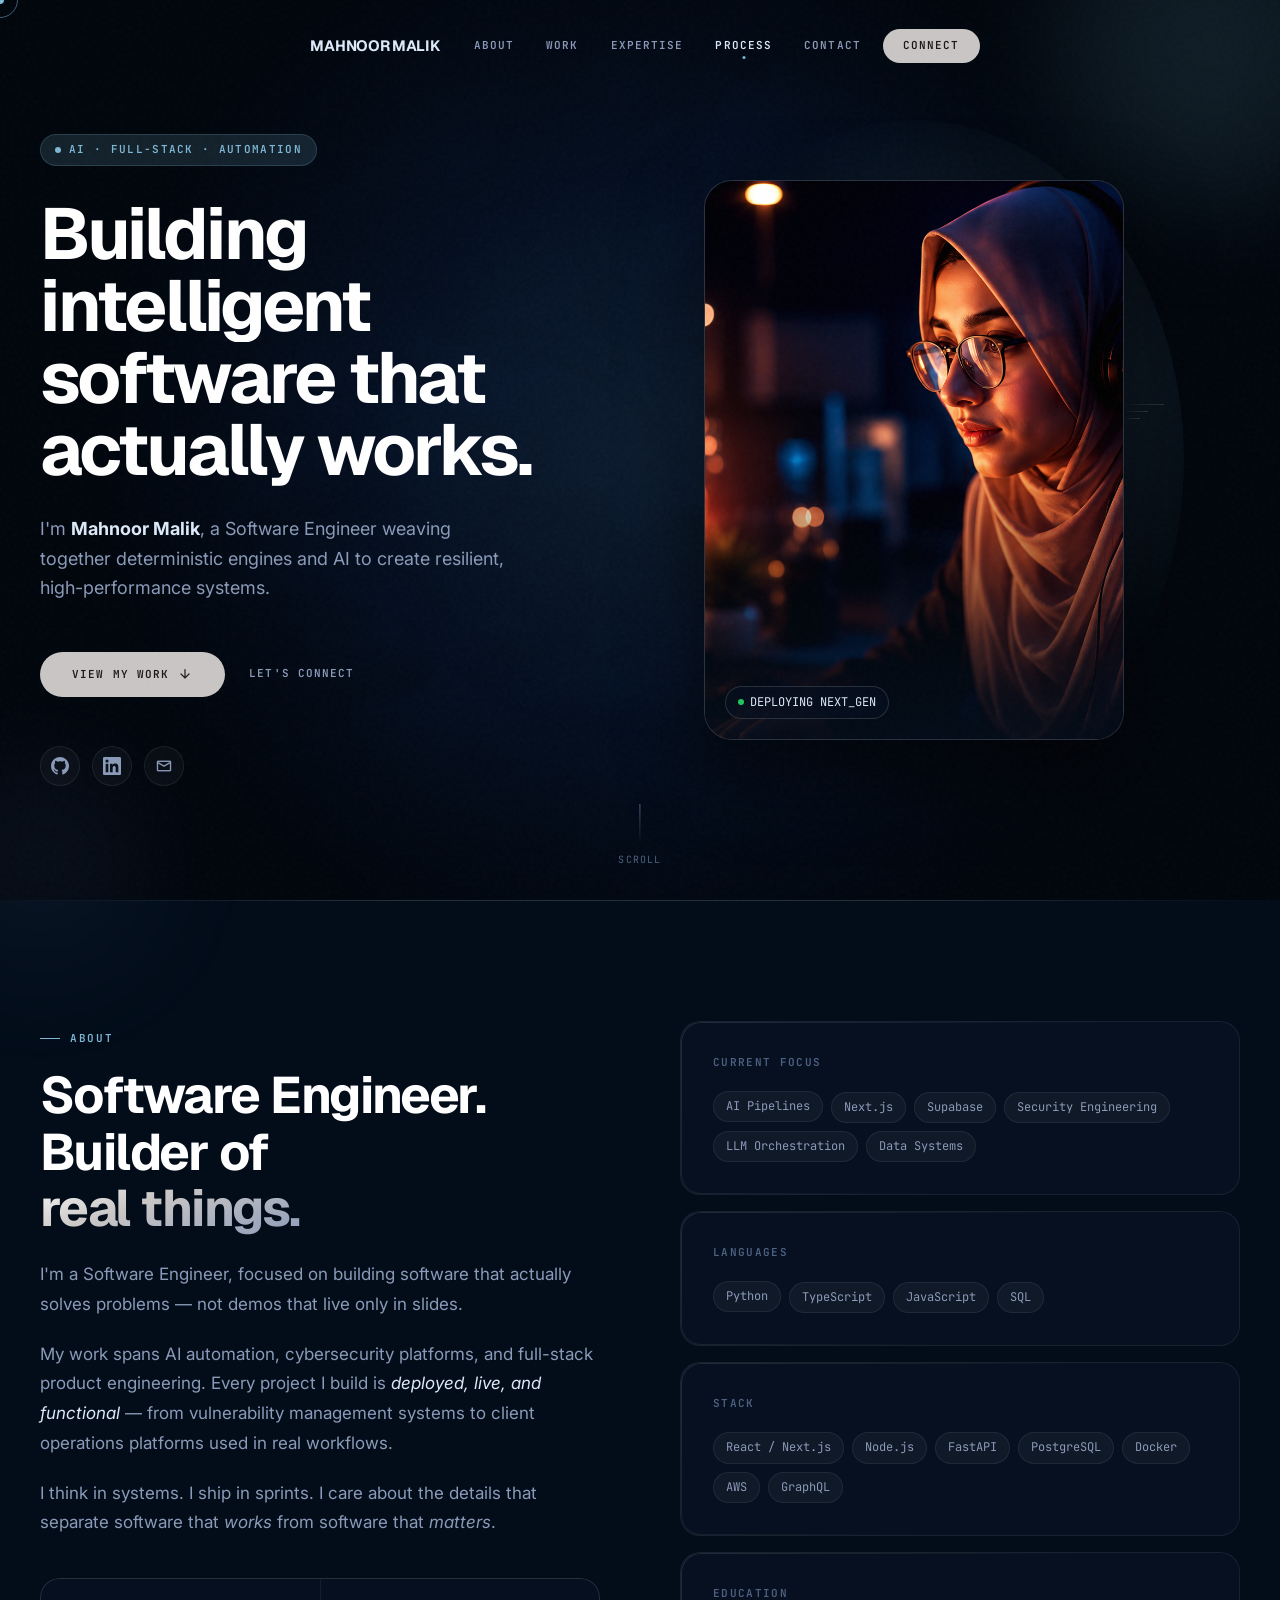
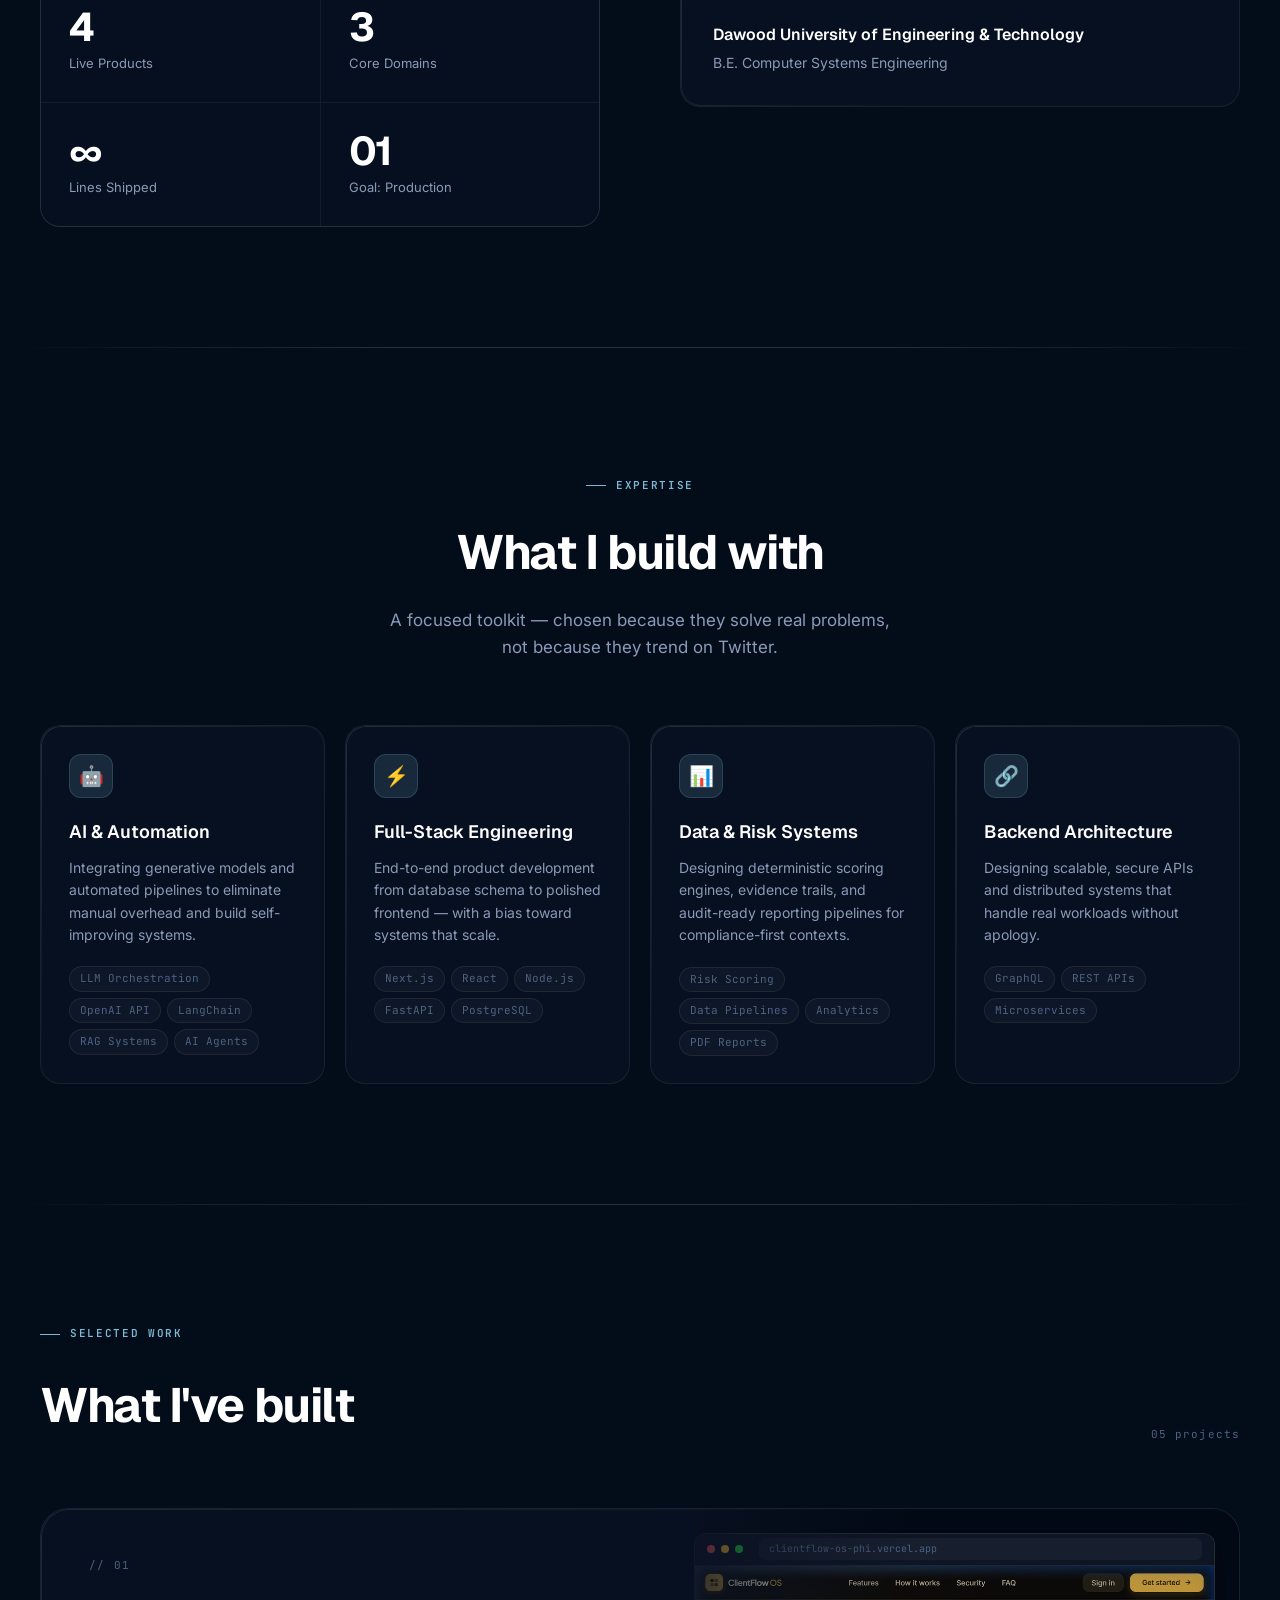
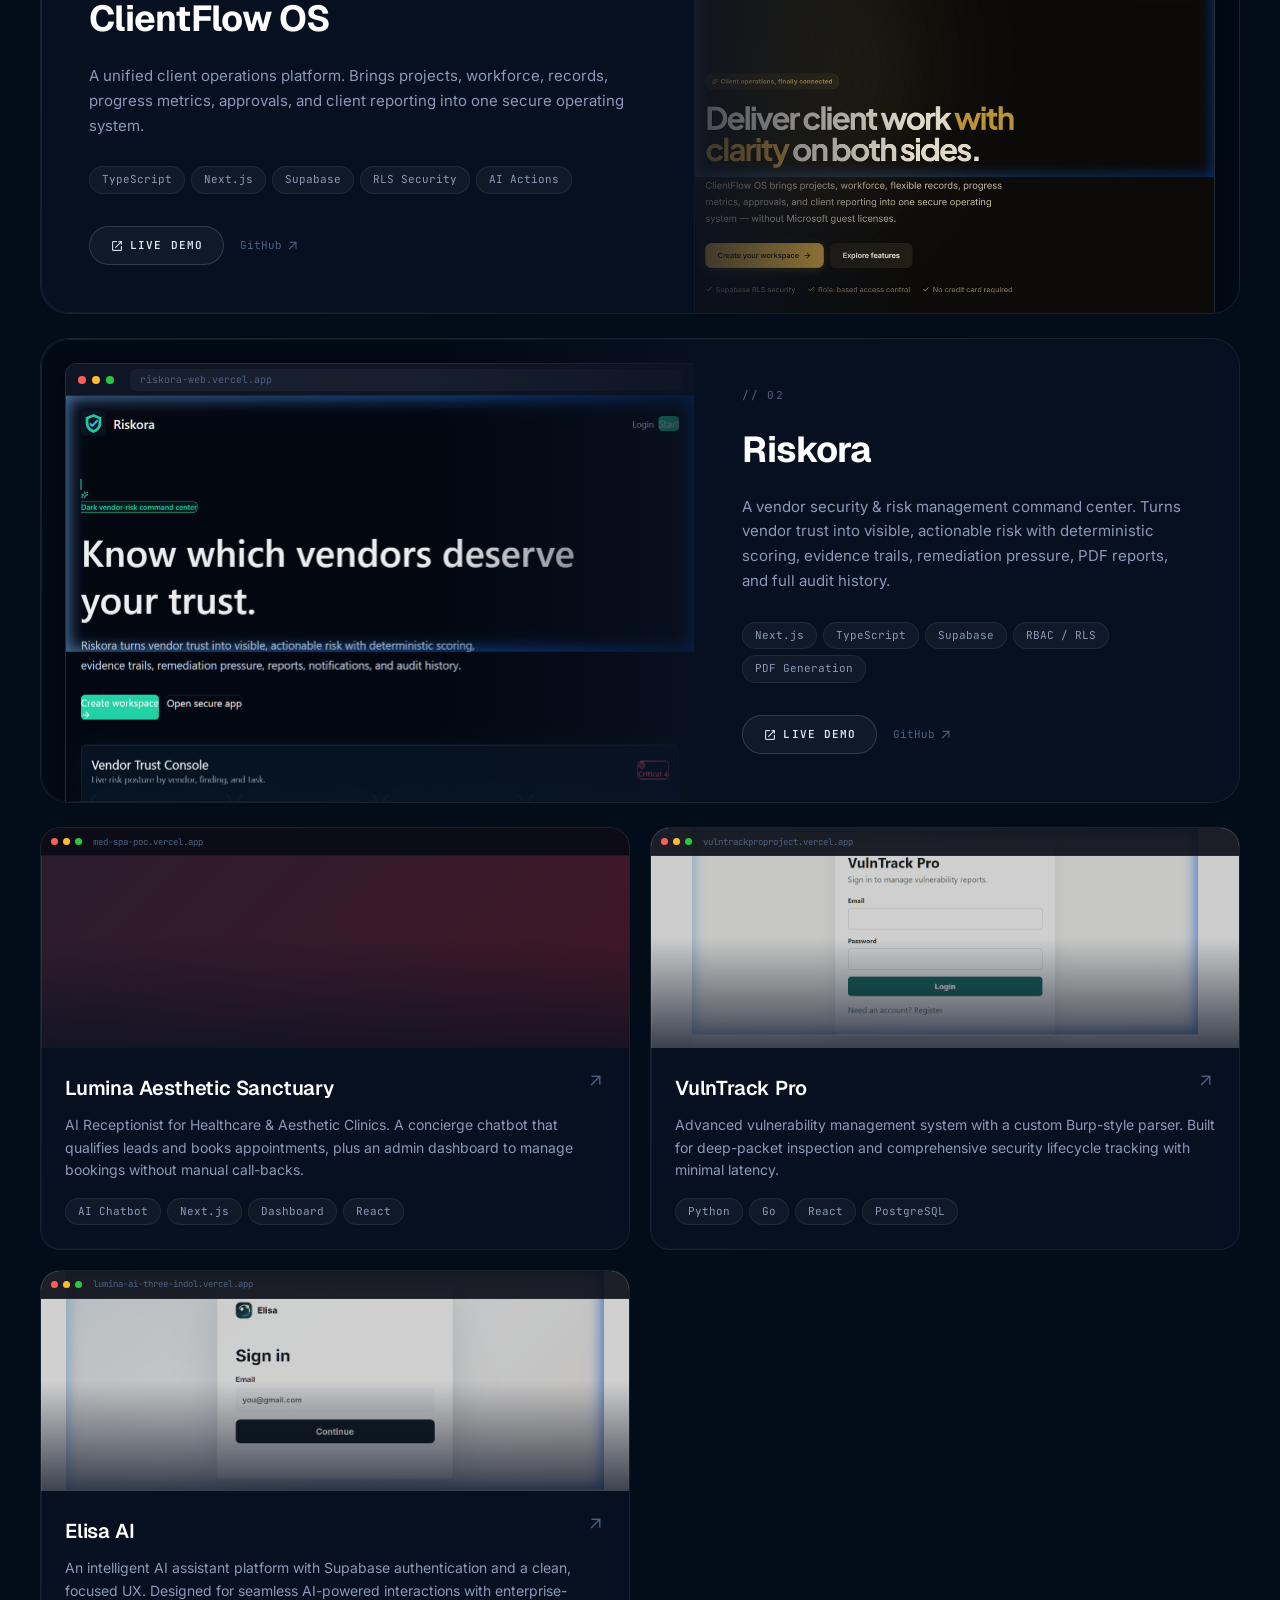
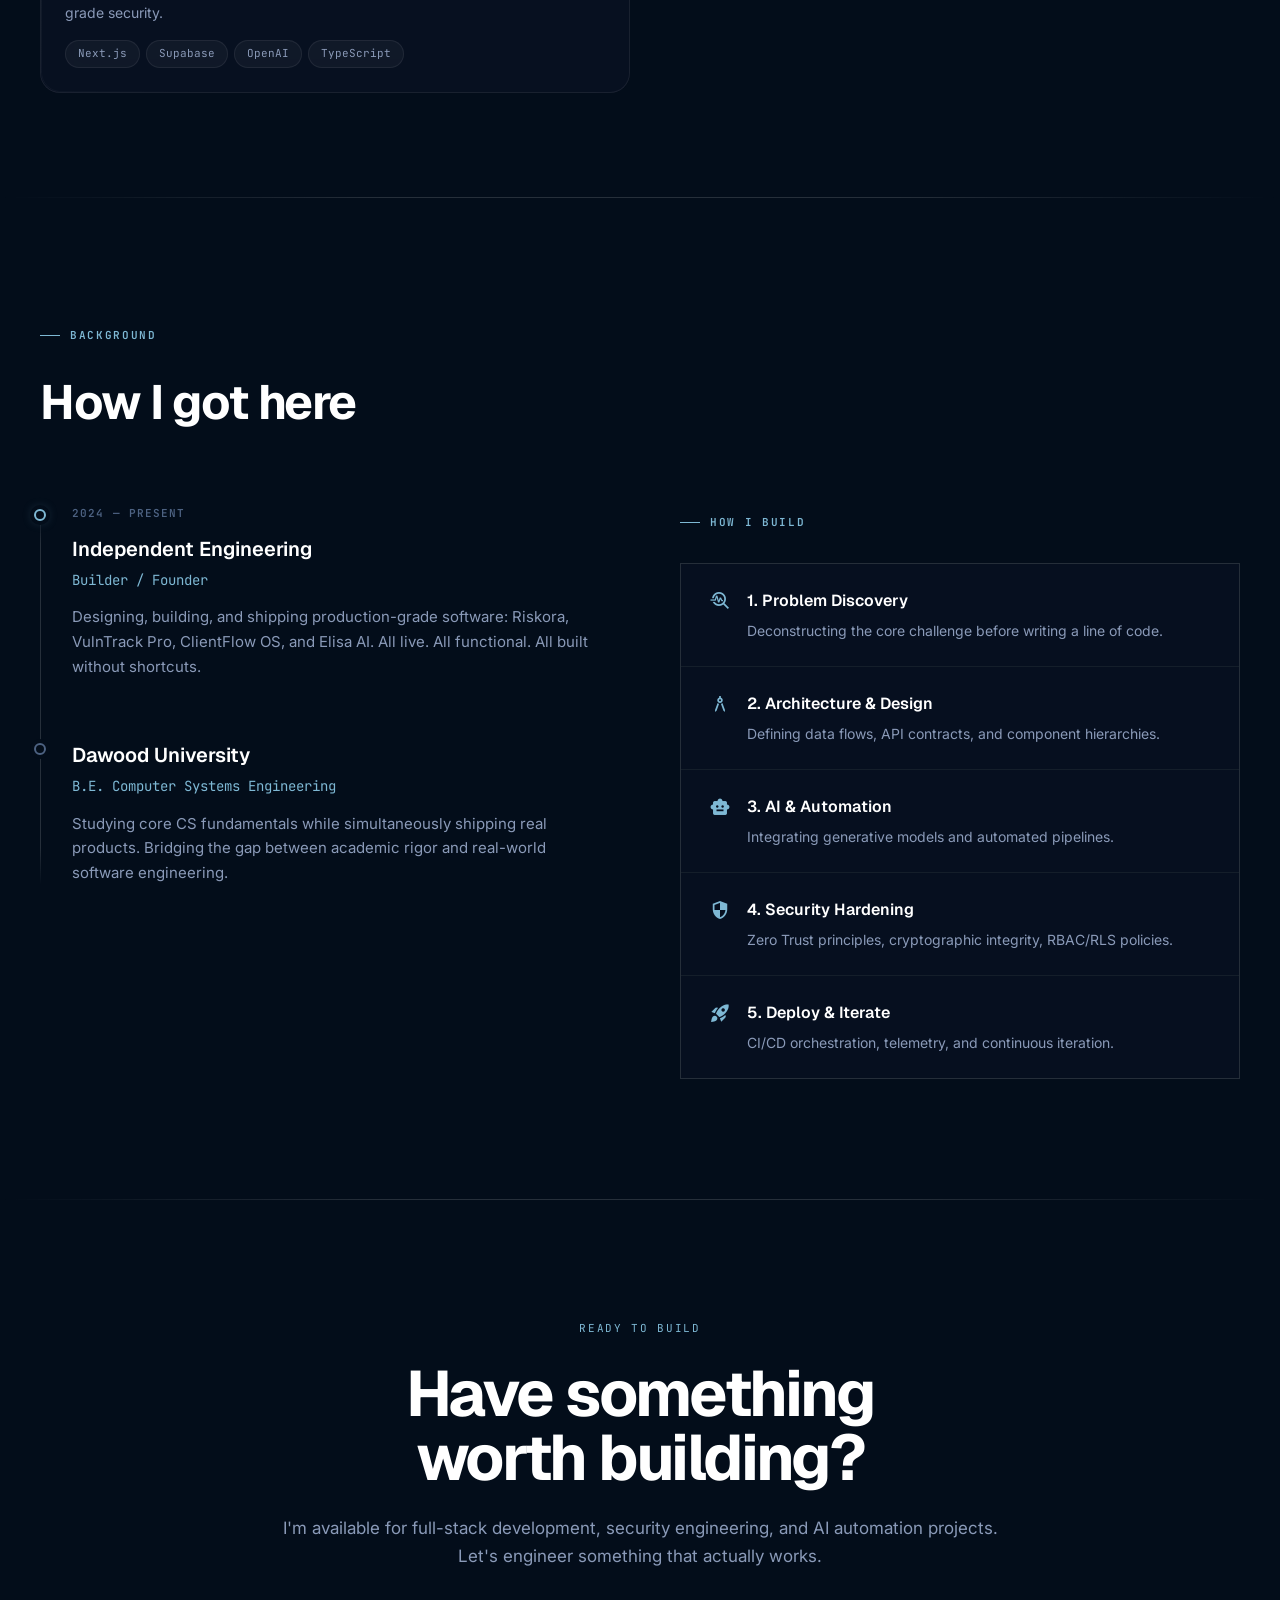
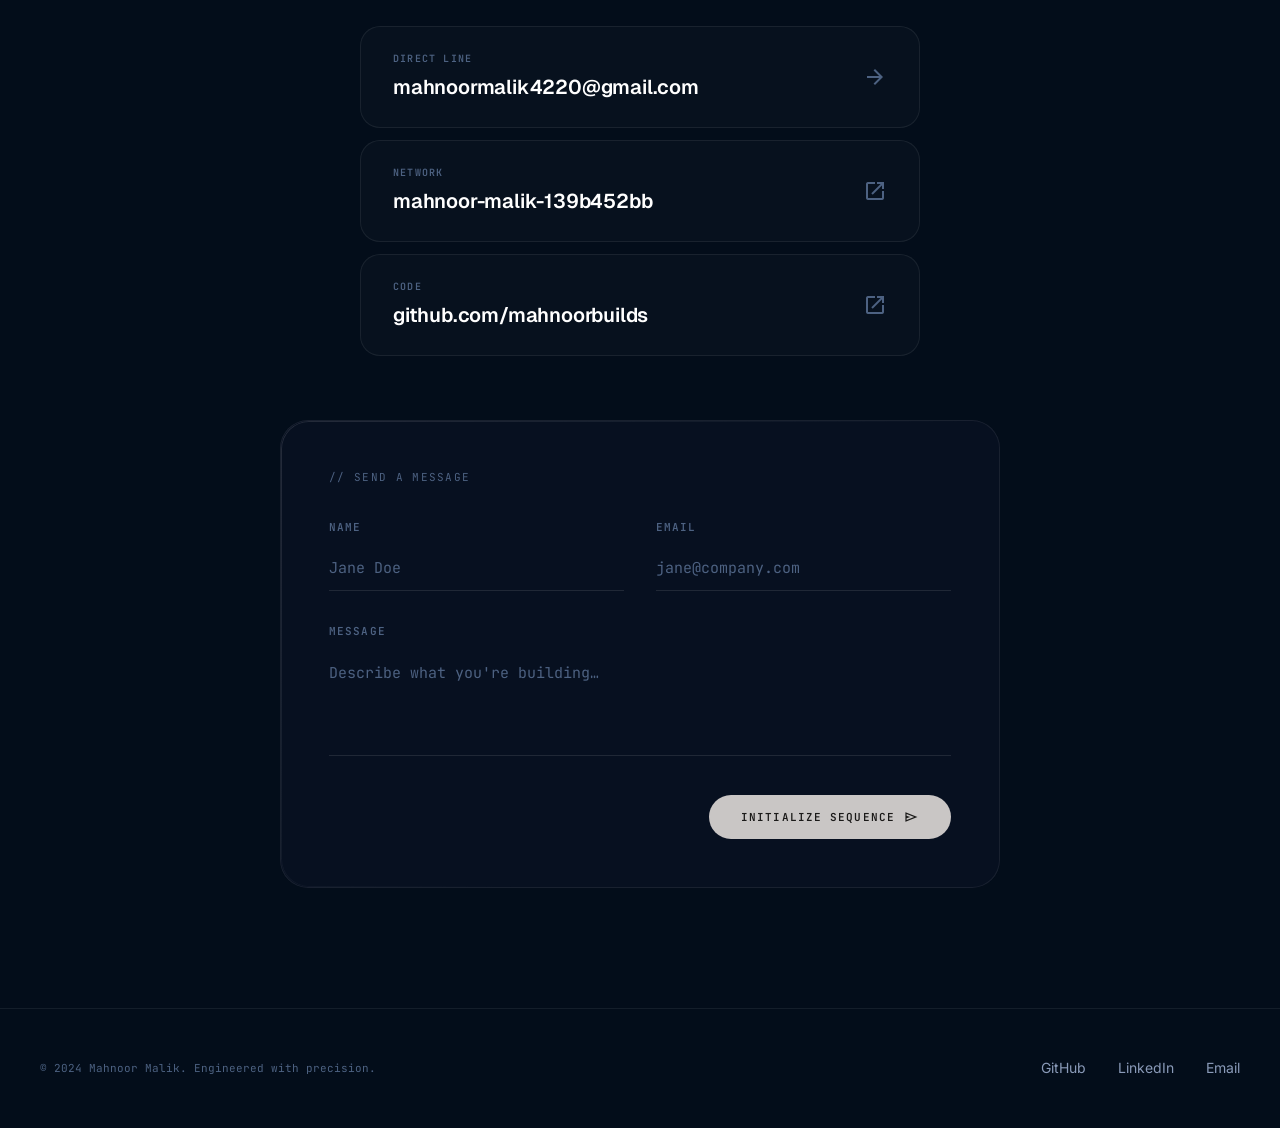
==== index.html @ b4770ba3 "Initial commit - Modern Portfolio" ====
<!DOCTYPE html>
<html lang="en">
<head>
  <meta charset="utf-8"/>
  <meta name="viewport" content="width=device-width, initial-scale=1.0"/>
  <title>Mahnoor Malik — AI & Full-Stack Engineer</title>
  <meta name="description" content="Mahnoor Malik — CS student at Dawood University building intelligent software: AI, cybersecurity platforms, and full-stack applications."/>
  <link rel="preconnect" href="https://fonts.googleapis.com"/>
  <link rel="preconnect" href="https://fonts.gstatic.com" crossorigin=""/>
  <link href="https://fonts.googleapis.com/css2?family=Geist:wght@100..900&family=Inter:wght@100..900&family=JetBrains+Mono:ital,wght@0,100..800;1,100..800&display=swap" rel="stylesheet"/>
  <link href="https://fonts.googleapis.com/css2?family=Material+Symbols+Outlined:wght,FILL@100..700,0..1&display=swap" rel="stylesheet"/>
  <link rel="stylesheet" href="style.css"/>
</head>
<body>
<div id="scroll-progress"></div>
<div id="cursor-dot"></div>
<div id="cursor-ring"></div>
<div id="cursor-label">VIEW</div>
<div class="noise-overlay" aria-hidden="true"></div>
<div id="mouse-light" aria-hidden="true"></div>
<canvas id="bg-canvas" aria-hidden="true"></canvas>
<!-- Mobile Menu -->
<div id="mobile-menu" role="dialog" aria-label="Navigation">
  <a href="#hero" onclick="closeMobileMenu()">Home</a>
  <a href="#about" onclick="closeMobileMenu()">About</a>
  <a href="#projects" onclick="closeMobileMenu()">Work</a>
  <a href="#skills" onclick="closeMobileMenu()">Expertise</a>
  <a href="#experience" onclick="closeMobileMenu()">Experience</a>
  <a href="#contact" onclick="closeMobileMenu()">Contact</a>
</div>
<!-- Navigation -->
<nav id="navbar" role="navigation" aria-label="Main navigation">
  <div id="navbar-inner">
    <span class="nav-logo" onclick="window.scrollTo({top:0,behavior:'smooth'})">MAHNOOR MALIK</span>
    <div class="nav-links">
      <a href="#about" class="nav-link" data-section="about">About</a>
      <a href="#projects" class="nav-link" data-section="projects">Work</a>
      <a href="#skills" class="nav-link" data-section="skills">Expertise</a>
      <a href="#experience" class="nav-link" data-section="experience">Process</a>
      <a href="#contact" class="nav-link" data-section="contact">Contact</a>
    </div>
    <a href="#contact" class="nav-cta">Connect</a>
    <button class="nav-hamburger" id="hamburger" aria-label="Toggle menu" onclick="toggleMobileMenu()">
      <span></span><span></span><span></span>
    </button>
  </div>
</nav>
<main>
<!-- HERO -->
<div id="hero" style="position:relative;">
  <div class="hero-orb hero-orb-1"></div>
  <div class="hero-orb hero-orb-2"></div>
  <div class="hero-content">
    <div class="hero-badge reveal">
      <span class="hero-badge-dot"></span>
      AI · Full-Stack · Automation
    </div>
    <h1 class="hero-title reveal reveal-delay-1">
      <span class="line"><span class="word">Building</span> <span class="word">intelligent</span></span>
      <span class="line"><span class="word">software</span> <span class="word">that</span></span>
      <span class="line"><span class="word">actually</span> <span class="word">works.</span></span>
    </h1>
    <p class="hero-subtitle reveal reveal-delay-2">
      I'm <strong style="color:var(--text)">Mahnoor Malik</strong>, a Software Engineer weaving together deterministic engines and AI to create resilient, high-performance systems.
    </p>
    <div class="hero-ctas reveal reveal-delay-3">
      <a href="#projects" class="btn-primary" data-cursor-hover>
        View My Work
        <span class="material-symbols-outlined" style="font-size:16px">arrow_downward</span>
      </a>
      <a href="#contact" class="btn-ghost" data-cursor-hover>Let's Connect</a>
    </div>
    <div class="hero-socials reveal reveal-delay-4">
      <a href="https://github.com/mahnoorbuilds" target="_blank" rel="noopener" class="social-icon" title="GitHub" data-cursor-hover>
        <svg width="18" height="18" fill="currentColor" viewBox="0 0 24 24"><path d="M12 0C5.374 0 0 5.373 0 12c0 5.302 3.438 9.8 8.207 11.387.599.111.793-.261.793-.577v-2.234c-3.338.726-4.033-1.416-4.033-1.416-.546-1.387-1.333-1.756-1.333-1.756-1.089-.745.083-.729.083-.729 1.205.084 1.839 1.237 1.839 1.237 1.07 1.834 2.807 1.304 3.492.997.107-.775.418-1.305.762-1.604-2.665-.305-5.467-1.334-5.467-5.931 0-1.311.469-2.381 1.236-3.221-.124-.303-.535-1.524.117-3.176 0 0 1.008-.322 3.301 1.23A11.509 11.509 0 0112 5.803c1.02.005 2.047.138 3.006.404 2.291-1.552 3.297-1.23 3.297-1.23.653 1.653.242 2.874.118 3.176.77.84 1.235 1.911 1.235 3.221 0 4.609-2.807 5.624-5.479 5.921.43.372.823 1.102.823 2.222v3.293c0 .319.192.694.801.576C20.566 21.797 24 17.3 24 12c0-6.627-5.373-12-12-12z"/></svg>
      </a>
      <a href="https://www.linkedin.com/in/mahnoor-malik-139b452bb" target="_blank" rel="noopener" class="social-icon" title="LinkedIn" data-cursor-hover>
        <svg width="18" height="18" fill="currentColor" viewBox="0 0 24 24"><path d="M20.447 20.452h-3.554v-5.569c0-1.328-.027-3.037-1.852-3.037-1.853 0-2.136 1.445-2.136 2.939v5.667H9.351V9h3.414v1.561h.046c.477-.9 1.637-1.85 3.37-1.85 3.601 0 4.267 2.37 4.267 5.455v6.286zM5.337 7.433a2.062 2.062 0 01-2.063-2.065 2.064 2.064 0 112.063 2.065zm1.782 13.019H3.555V9h3.564v11.452zM22.225 0H1.771C.792 0 0 .774 0 1.729v20.542C0 23.227.792 24 1.771 24h20.451C23.2 24 24 23.227 24 22.271V1.729C24 .774 23.2 0 22.222 0h.003z"/></svg>
      </a>
      <a href="mailto:mahnoormalik4220@gmail.com" class="social-icon" title="Email" data-cursor-hover>
        <span class="material-symbols-outlined" style="font-size:18px">mail</span>
      </a>
    </div>
  </div>
  <!-- Portrait -->
  <div class="hero-visual reveal reveal-delay-2" id="hero-portrait">
    <div class="portrait-glow"></div>
    <div class="portrait-outer" id="portrait-card">
      <img src="portrait.png" alt="Mahnoor Malik — Software Engineer" class="portrait-img" loading="eager"/>
      <div class="portrait-overlay"></div>
      <div class="portrait-status">
        <div class="portrait-glass-tag">
          <span class="dot"></span>
          <span style="font-family:'JetBrains Mono',monospace;font-size:12px;">DEPLOYING NEXT_GEN</span>
        </div>
      </div>
    </div>
    <div class="hero-deco">
      <div class="hero-deco-line"></div>
      <div class="hero-deco-line"></div>
      <div class="hero-deco-line"></div>
    </div>
  </div>
  <div class="scroll-indicator" aria-hidden="true">
    <div class="scroll-line"></div>
    <span>Scroll</span>
  </div>
</div>
<!-- ABOUT -->
<div class="section-divider"></div>
<section id="about" class="section-gap">
  <div class="about-grid">
    <div>
      <div class="section-label reveal">About</div>
      <h2 class="about-title reveal reveal-delay-1">Software Engineer.<br/>Builder of<br/><span class="text-gradient">real things.</span></h2>
      <p class="about-body reveal reveal-delay-2">I'm a Software Engineer, focused on building software that actually solves problems — not demos that live only in slides.</p>
      <p class="about-body reveal reveal-delay-3">My work spans AI automation, cybersecurity platforms, and full-stack product engineering. Every project I build is <span class="about-highlight">deployed, live, and functional</span> — from vulnerability management systems to client operations platforms used in real workflows.</p>
      <p class="about-body reveal reveal-delay-4">I think in systems. I ship in sprints. I care about the details that separate software that <em>works</em> from software that <em>matters</em>.</p>
      <div class="about-metrics reveal reveal-delay-5">
        <div class="about-metric"><div class="metric-num" data-target="4">0</div><div class="metric-label">Live Products</div></div>
        <div class="about-metric"><div class="metric-num" data-target="3">0</div><div class="metric-label">Core Domains</div></div>
        <div class="about-metric"><div class="metric-num">∞</div><div class="metric-label">Lines Shipped</div></div>
        <div class="about-metric"><div class="metric-num">01</div><div class="metric-label">Goal: Production</div></div>
      </div>
    </div>
    <div class="about-right">
      <div class="glass about-glass-box reveal"><h3>Current Focus</h3><div class="tech-cluster"><span class="tech-chip">AI Pipelines</span><span class="tech-chip">Next.js</span><span class="tech-chip">Supabase</span><span class="tech-chip">Security Engineering</span><span class="tech-chip">LLM Orchestration</span><span class="tech-chip">Data Systems</span></div></div>
      <div class="glass about-glass-box reveal reveal-delay-1"><h3>Languages</h3><div class="tech-cluster"><span class="tech-chip">Python</span><span class="tech-chip">TypeScript</span><span class="tech-chip">JavaScript</span><span class="tech-chip">SQL</span></div></div>
      <div class="glass about-glass-box reveal reveal-delay-2"><h3>Stack</h3><div class="tech-cluster"><span class="tech-chip">React / Next.js</span><span class="tech-chip">Node.js</span><span class="tech-chip">FastAPI</span><span class="tech-chip">PostgreSQL</span><span class="tech-chip">Docker</span><span class="tech-chip">AWS</span><span class="tech-chip">GraphQL</span></div></div>
      <div class="glass about-glass-box reveal reveal-delay-3"><h3>Education</h3><div style="font-family:'Geist',sans-serif;font-size:16px;font-weight:600;color:#fff;margin-bottom:4px;">Dawood University of Engineering &amp; Technology</div><div style="font-size:14px;color:var(--text-muted);">B.E. Computer Systems Engineering</div></div>
    </div>
  </div>
</section>
<!-- SKILLS -->
<div class="section-divider"></div>
<section id="skills" class="section-gap">
  <div class="skills-header">
    <div class="section-label reveal" style="justify-content:center">Expertise</div>
    <h2 class="skills-title reveal reveal-delay-1">What I build with</h2>
    <p class="skills-sub reveal reveal-delay-2">A focused toolkit — chosen because they solve real problems, not because they trend on Twitter.</p>
  </div>
  <div class="skills-grid">
    <div class="skill-card glass reveal"><div class="skill-card-icon">🤖</div><div class="skill-card-title">AI &amp; Automation</div><div class="skill-card-desc">Integrating generative models and automated pipelines to eliminate manual overhead and build self-improving systems.</div><div class="skill-tags"><span class="skill-tag">LLM Orchestration</span><span class="skill-tag">OpenAI API</span><span class="skill-tag">LangChain</span><span class="skill-tag">RAG Systems</span><span class="skill-tag">AI Agents</span></div></div>
    <div class="skill-card glass reveal reveal-delay-1"><div class="skill-card-icon">⚡</div><div class="skill-card-title">Full-Stack Engineering</div><div class="skill-card-desc">End-to-end product development from database schema to polished frontend — with a bias toward systems that scale.</div><div class="skill-tags"><span class="skill-tag">Next.js</span><span class="skill-tag">React</span><span class="skill-tag">Node.js</span><span class="skill-tag">FastAPI</span><span class="skill-tag">PostgreSQL</span></div></div>
    <div class="skill-card glass reveal reveal-delay-2"><div class="skill-card-icon">📊</div><div class="skill-card-title">Data &amp; Risk Systems</div><div class="skill-card-desc">Designing deterministic scoring engines, evidence trails, and audit-ready reporting pipelines for compliance-first contexts.</div><div class="skill-tags"><span class="skill-tag">Risk Scoring</span><span class="skill-tag">Data Pipelines</span><span class="skill-tag">Analytics</span><span class="skill-tag">PDF Reports</span></div></div>
    <div class="skill-card glass reveal reveal-delay-3"><div class="skill-card-icon">🔗</div><div class="skill-card-title">Backend Architecture</div><div class="skill-card-desc">Designing scalable, secure APIs and distributed systems that handle real workloads without apology.</div><div class="skill-tags"><span class="skill-tag">GraphQL</span><span class="skill-tag">REST APIs</span><span class="skill-tag">Microservices</span></div></div>
  </div>
</section>
<!-- PROJECTS -->
<div class="section-divider"></div>
<section id="projects" class="section-gap" style="padding-bottom:80px;">
  <div class="projects-header">
    <div class="section-title-row">
      <div class="section-label reveal">Selected Work</div>
      <h2 class="projects-title reveal reveal-delay-1">What I've built</h2>
    </div>
    <div class="projects-count reveal reveal-delay-2">05 projects</div>
  </div>
  <!-- Featured 1: ClientFlow OS -->
  <div class="project-featured reveal" data-cursor-project="VIEW" onclick="window.open('https://clientflow-os-phi.vercel.app/','_blank')">
    <div class="project-info">
      <div class="project-num">// 01</div>
      <div class="project-name">ClientFlow OS</div>
      <div class="project-desc">A unified client operations platform. Brings projects, workforce, records, progress metrics, approvals, and client reporting into one secure operating system.</div>
      <div class="project-stack">
        <span class="project-tag">TypeScript</span><span class="project-tag">Next.js</span><span class="project-tag">Supabase</span><span class="project-tag">RLS Security</span><span class="project-tag">AI Actions</span>
      </div>
      <div class="project-links">
        <a href="https://clientflow-os-phi.vercel.app/" target="_blank" rel="noopener" class="project-link-btn" data-cursor-hover onclick="event.stopPropagation()">
          <span class="material-symbols-outlined">open_in_new</span>Live Demo
        </a>
        <a href="#" class="project-link-ghost" data-cursor-hover onclick="event.stopPropagation()">GitHub <span class="material-symbols-outlined" style="font-size:14px">arrow_outward</span></a>
      </div>
    </div>
    <div class="project-img-wrap" style="min-height:400px;position:relative;">
      <div class="browser-frame" style="inset: 24px 24px 0 0; border-radius: var(--r-md) var(--r-md) 0 0; border-right: 1px solid var(--border-bright); border-left: 1px solid var(--border-bright);">
        <div class="browser-bar">
          <div class="browser-dot"></div><div class="browser-dot"></div><div class="browser-dot"></div>
          <div class="browser-url">clientflow-os-phi.vercel.app</div>
        </div>
        <div class="browser-content">
          <img src="clientflow_screenshot.png" alt="ClientFlow OS" loading="lazy" onerror="this.style.display='none';this.parentElement.style.background='linear-gradient(135deg,#0a1a2e,#0d2040)';"/>
        </div>
      </div>
      <div class="project-img-overlay" style="background:linear-gradient(-90deg,transparent 60%,var(--bg-card) 100%);"></div>
    </div>
  </div>
  <!-- Featured 2: Riskora -->
  <div class="project-featured reveal" data-cursor-project="VIEW" onclick="window.open('https://riskora-web.vercel.app/','_blank')" style="margin-top:24px;">
    <div class="project-img-wrap" style="min-height:400px;position:relative;">
      <div class="browser-frame">
        <div class="browser-bar">
          <div class="browser-dot"></div><div class="browser-dot"></div><div class="browser-dot"></div>
          <div class="browser-url">riskora-web.vercel.app</div>
        </div>
        <div class="browser-content">
          <img src="riskora_screenshot.png" alt="Riskora — Vendor Risk Management Platform" loading="lazy" onerror="this.style.display='none';this.parentElement.style.background='linear-gradient(135deg,#0a1a2e,#0d2040)';"/>
        </div>
      </div>
      <div class="project-img-overlay"></div>
    </div>
    <div class="project-info">
      <div class="project-num">// 02</div>
      <div class="project-name">Riskora</div>
      <div class="project-desc">A vendor security &amp; risk management command center. Turns vendor trust into visible, actionable risk with deterministic scoring, evidence trails, remediation pressure, PDF reports, and full audit history.</div>
      <div class="project-stack">
        <span class="project-tag">Next.js</span><span class="project-tag">TypeScript</span><span class="project-tag">Supabase</span><span class="project-tag">RBAC / RLS</span><span class="project-tag">PDF Generation</span>
      </div>
      <div class="project-links">
        <a href="https://riskora-web.vercel.app/" target="_blank" rel="noopener" class="project-link-btn" data-cursor-hover onclick="event.stopPropagation()">
          <span class="material-symbols-outlined">open_in_new</span>Live Demo
        </a>
        <a href="#" class="project-link-ghost" data-cursor-hover onclick="event.stopPropagation()">GitHub <span class="material-symbols-outlined" style="font-size:14px">arrow_outward</span></a>
      </div>
    </div>
  </div>
  <!-- 3-col grid -->
  <div class="projects-grid">
    <div class="project-card reveal" data-cursor-project="EXPLORE" onclick="window.open('https://med-spa-poc.vercel.app/','_blank')">
      <div class="card-img-wrap">
        <img src="lumina_screenshot.png" alt="Lumina Aesthetic Sanctuary" loading="lazy" onerror="this.style.display='none';this.parentElement.style.background='linear-gradient(135deg,#2a1d2e,#421626)';" style="object-fit:contain;background:#f5f5f5;"/>
        <div class="card-img-overlay"></div>
        <div class="card-hover-indicator">Explore</div>
        <div class="mini-browser-bar"><div class="browser-dot" style="width:7px;height:7px;"></div><div class="browser-dot" style="width:7px;height:7px;"></div><div class="browser-dot" style="width:7px;height:7px;"></div><span>med-spa-poc.vercel.app</span></div>
      </div>
      <div class="card-body">
        <div class="card-title">Lumina Aesthetic Sanctuary <span class="material-symbols-outlined card-arrow">arrow_outward</span></div>
        <div class="card-desc">AI Receptionist for Healthcare &amp; Aesthetic Clinics. A concierge chatbot that qualifies leads and books appointments, plus an admin dashboard to manage bookings without manual call-backs.</div>
        <div class="card-tags"><span class="project-tag">AI Chatbot</span><span class="project-tag">Next.js</span><span class="project-tag">Dashboard</span><span class="project-tag">React</span></div>
      </div>
    </div>
    <div class="project-card reveal reveal-delay-1" data-cursor-project="EXPLORE" onclick="window.open('https://vulntrackproproject.vercel.app/dashboard','_blank')">
      <div class="card-img-wrap">
        <img src="vulntrack_screenshot.png" alt="VulnTrack Pro" loading="lazy" onerror="this.style.display='none';this.parentElement.style.background='linear-gradient(135deg,#0d1a2a,#1a2d3a)';" style="object-fit:contain;background:#f0f0f0;"/>
        <div class="card-img-overlay"></div>
        <div class="card-hover-indicator">Explore</div>
        <div class="mini-browser-bar"><div class="browser-dot" style="width:7px;height:7px;"></div><div class="browser-dot" style="width:7px;height:7px;"></div><div class="browser-dot" style="width:7px;height:7px;"></div><span>vulntrackproproject.vercel.app</span></div>
      </div>
      <div class="card-body">
        <div class="card-title">VulnTrack Pro <span class="material-symbols-outlined card-arrow">arrow_outward</span></div>
        <div class="card-desc">Advanced vulnerability management system with a custom Burp-style parser. Built for deep-packet inspection and comprehensive security lifecycle tracking with minimal latency.</div>
        <div class="card-tags"><span class="project-tag">Python</span><span class="project-tag">Go</span><span class="project-tag">React</span><span class="project-tag">PostgreSQL</span></div>
      </div>
    </div>
    <div class="project-card reveal reveal-delay-2" data-cursor-project="EXPLORE" onclick="window.open('https://lumina-ai-three-indol.vercel.app/','_blank')">
      <div class="card-img-wrap">
        <img src="elisa_screenshot.png" alt="Elisa AI" loading="lazy" onerror="this.style.display='none';this.parentElement.style.background='linear-gradient(135deg,#1a1a2e,#0f3460)';" style="object-fit:contain;background:#f5f5f5;"/>
        <div class="card-img-overlay"></div>
        <div class="card-hover-indicator">Explore</div>
        <div class="mini-browser-bar"><div class="browser-dot" style="width:7px;height:7px;"></div><div class="browser-dot" style="width:7px;height:7px;"></div><div class="browser-dot" style="width:7px;height:7px;"></div><span>lumina-ai-three-indol.vercel.app</span></div>
      </div>
      <div class="card-body">
        <div class="card-title">Elisa AI <span class="material-symbols-outlined card-arrow">arrow_outward</span></div>
        <div class="card-desc">An intelligent AI assistant platform with Supabase authentication and a clean, focused UX. Designed for seamless AI-powered interactions with enterprise-grade security.</div>
        <div class="card-tags"><span class="project-tag">Next.js</span><span class="project-tag">Supabase</span><span class="project-tag">OpenAI</span><span class="project-tag">TypeScript</span></div>
      </div>
    </div>
  </div>
</section>
<!-- EXPERIENCE -->
<div class="section-divider"></div>
<section id="experience" class="section-gap">
  <div class="exp-header">
    <div class="section-label reveal">Background</div>
    <h2 class="exp-title reveal reveal-delay-1">How I got here</h2>
  </div>
  <div style="display:grid;grid-template-columns:1fr 1fr;gap:80px;align-items:start;" class="exp-grid">
    <div class="timeline reveal reveal-delay-1">
      <div class="timeline-item active">
        <div class="timeline-dot"></div>
        <div class="timeline-date">2024 — Present</div>
        <div class="timeline-org">Independent Engineering</div>
        <div class="timeline-role">Builder / Founder</div>
        <div class="timeline-desc">Designing, building, and shipping production-grade software: Riskora, VulnTrack Pro, ClientFlow OS, and Elisa AI. All live. All functional. All built without shortcuts.</div>
      </div>
      <div class="timeline-item">
        <div class="timeline-dot"></div>
        <div class="timeline-org" style="margin-top:4px;">Dawood University</div>
        <div class="timeline-role">B.E. Computer Systems Engineering</div>
        <div class="timeline-desc">Studying core CS fundamentals while simultaneously shipping real products. Bridging the gap between academic rigor and real-world software engineering.</div>
      </div>

    </div>
    <div class="reveal reveal-delay-2">
      <div class="section-label" style="margin-bottom:32px;">How I Build</div>
      <div style="display:flex;flex-direction:column;gap:1px;background:var(--border);border:1px solid var(--border);border-radius:var(--radius-lg);overflow:hidden;">
        <div class="process-step"><div style="display:flex;align-items:flex-start;gap:16px;"><span class="material-symbols-outlined" style="color:var(--accent);font-size:22px;margin-top:2px;flex-shrink:0;font-variation-settings:'FILL' 1;">troubleshoot</span><div><div class="process-step-title">1. Problem Discovery</div><div class="process-step-desc">Deconstructing the core challenge before writing a line of code.</div></div></div></div>
        <div class="process-step"><div style="display:flex;align-items:flex-start;gap:16px;"><span class="material-symbols-outlined" style="color:var(--accent);font-size:22px;margin-top:2px;flex-shrink:0;font-variation-settings:'FILL' 1;">architecture</span><div><div class="process-step-title">2. Architecture &amp; Design</div><div class="process-step-desc">Defining data flows, API contracts, and component hierarchies.</div></div></div></div>
        <div class="process-step"><div style="display:flex;align-items:flex-start;gap:16px;"><span class="material-symbols-outlined" style="color:var(--accent);font-size:22px;margin-top:2px;flex-shrink:0;font-variation-settings:'FILL' 1;">smart_toy</span><div><div class="process-step-title">3. AI &amp; Automation</div><div class="process-step-desc">Integrating generative models and automated pipelines.</div></div></div></div>
        <div class="process-step"><div style="display:flex;align-items:flex-start;gap:16px;"><span class="material-symbols-outlined" style="color:var(--accent);font-size:22px;margin-top:2px;flex-shrink:0;font-variation-settings:'FILL' 1;">security</span><div><div class="process-step-title">4. Security Hardening</div><div class="process-step-desc">Zero Trust principles, cryptographic integrity, RBAC/RLS policies.</div></div></div></div>
        <div class="process-step"><div style="display:flex;align-items:flex-start;gap:16px;"><span class="material-symbols-outlined" style="color:var(--accent);font-size:22px;margin-top:2px;flex-shrink:0;font-variation-settings:'FILL' 1;">rocket_launch</span><div><div class="process-step-title">5. Deploy &amp; Iterate</div><div class="process-step-desc">CI/CD orchestration, telemetry, and continuous iteration.</div></div></div></div>
      </div>
    </div>
  </div>
</section>
<!-- CONTACT -->
<div class="section-divider"></div>
<section id="contact" class="section-gap">
  <div class="contact-inner">
    <div class="contact-eyebrow reveal">Ready to build</div>
    <h2 class="contact-title reveal reveal-delay-1">Have something<br/>worth building?</h2>
    <p class="contact-sub reveal reveal-delay-2">I'm available for full-stack development, security engineering, and AI automation projects. Let's engineer something that actually works.</p>
    <div class="contact-links reveal reveal-delay-3">
      <a href="mailto:mahnoormalik4220@gmail.com" class="contact-link-item" data-cursor-hover>
        <div class="contact-link-left"><div class="contact-link-label">Direct Line</div><div class="contact-link-value">mahnoormalik4220@gmail.com</div></div>
        <span class="material-symbols-outlined contact-link-arrow">arrow_forward</span>
      </a>
      <a href="https://www.linkedin.com/in/mahnoor-malik-139b452bb" target="_blank" rel="noopener" class="contact-link-item" data-cursor-hover>
        <div class="contact-link-left"><div class="contact-link-label">Network</div><div class="contact-link-value">mahnoor-malik-139b452bb</div></div>
        <span class="material-symbols-outlined contact-link-arrow">open_in_new</span>
      </a>
      <a href="https://github.com/mahnoorbuilds" target="_blank" rel="noopener" class="contact-link-item" data-cursor-hover>
        <div class="contact-link-left"><div class="contact-link-label">Code</div><div class="contact-link-value">github.com/mahnoorbuilds</div></div>
        <span class="material-symbols-outlined contact-link-arrow">open_in_new</span>
      </a>
    </div>
  </div>
  <div class="contact-form-wrap glass reveal" style="max-width:720px;margin:64px auto 0;">
    <div style="font-family:'JetBrains Mono',monospace;font-size:11px;letter-spacing:0.12em;text-transform:uppercase;color:var(--text-dim);margin-bottom:32px;">// Send a message</div>
    <form id="contact-form" action="https://formsubmit.co/mahnoormalik4220@gmail.com" method="POST" target="_blank">
      <div class="form-row">
        <div class="form-group"><label class="form-label" for="contact-name">Name</label><input class="form-input" id="contact-name" name="name" type="text" placeholder="Jane Doe" autocomplete="name" required/></div>
        <div class="form-group"><label class="form-label" for="contact-email">Email</label><input class="form-input" id="contact-email" name="email" type="email" placeholder="jane@company.com" autocomplete="email" required/></div>
      </div>
      <div class="form-group"><label class="form-label" for="contact-message">Message</label><textarea class="form-textarea" id="contact-message" name="message" rows="4" placeholder="Describe what you're building…" required></textarea></div>
      <div style="display:flex;justify-content:flex-end;">
        <input type="hidden" name="_captcha" value="false">
        <button type="submit" id="send-btn" class="btn-primary" data-cursor-hover>
          Initialize Sequence <span class="material-symbols-outlined" style="font-size:16px">send</span>
        </button>
      </div>
    </form>
  </div>
</section>
</main>
<footer>
  <span class="footer-brand">© 2024 Mahnoor Malik. Engineered with precision.</span>
  <div class="footer-links">
    <a href="https://github.com/mahnoorbuilds" target="_blank" rel="noopener" class="footer-link">GitHub</a>
    <a href="https://www.linkedin.com/in/mahnoor-malik-139b452bb" target="_blank" rel="noopener" class="footer-link">LinkedIn</a>
    <a href="mailto:mahnoormalik4220@gmail.com" class="footer-link">Email</a>
  </div>
</footer>
<script src="script.js"></script>
</body>
</html>
---- style.css ----
*, *::before, *::after { box-sizing: border-box; margin: 0; padding: 0; }
:root {
  --bg: #030d1a; --bg-surface: #060f1f; --bg-card: rgba(10,18,35,0.75);
  --primary: #c9c6c5; --on-primary: #1a1918;
  --accent: #7eb8d4; --accent-dim: rgba(126,184,212,0.15);
  --text: #dce9f9; --text-muted: #8a9ab8; --text-dim: #4d6282;
  --border: rgba(255,255,255,0.07); --border-bright: rgba(255,255,255,0.14);
  --glass-blur: 20px;
  --r-sm:6px; --r-md:12px; --r-lg:20px; --r-xl:28px; --r-full:9999px;
  --ease-spring: cubic-bezier(0.175,0.885,0.32,1.275);
  --ease-smooth: cubic-bezier(0.25,0.46,0.45,0.94);
}
html { scroll-behavior: smooth; }
body { background:var(--bg); color:var(--text); font-family:'Inter',sans-serif; line-height:1.6; overflow-x:hidden; -webkit-font-smoothing:antialiased; cursor:none; }
@media (prefers-reduced-motion:reduce) { *,*::before,*::after { animation-duration:0.01ms !important; transition-duration:0.01ms !important; } }
#cursor-dot { position:fixed; width:8px; height:8px; background:var(--accent); border-radius:50%; pointer-events:none; z-index:99999; transform:translate(-50%,-50%); transition:width .2s,height .2s,opacity .2s; mix-blend-mode:screen; }
#cursor-ring { position:fixed; width:36px; height:36px; border:1.5px solid rgba(126,184,212,0.5); border-radius:50%; pointer-events:none; z-index:99998; transform:translate(-50%,-50%); transition:width .35s var(--ease-smooth),height .35s var(--ease-smooth),border-color .35s; }
#cursor-label { position:fixed; font-family:'JetBrains Mono',monospace; font-size:10px; font-weight:600; letter-spacing:.12em; color:var(--bg); background:var(--accent); padding:4px 10px; border-radius:var(--r-full); pointer-events:none; z-index:99997; transform:translate(-50%,-50%); opacity:0; transition:opacity .2s; white-space:nowrap; }
body.cursor-hover #cursor-ring { width:60px; height:60px; border-color:rgba(126,184,212,.8); }
body.cursor-project #cursor-ring { width:80px; height:80px; border-color:transparent; }
body.cursor-project #cursor-label { opacity:1; }
body.cursor-project #cursor-dot { opacity:0; }
@media (pointer:coarse) { #cursor-dot,#cursor-ring,#cursor-label { display:none; } body { cursor:auto; } }
.noise-overlay { position:fixed; inset:0; pointer-events:none; z-index:9000; opacity:.025; background-image:url("data:image/svg+xml,%3Csvg viewBox='0 0 256 256' xmlns='http://www.w3.org/2000/svg'%3E%3Cfilter id='n'%3E%3CfeTurbulence type='fractalNoise' baseFrequency='0.9' numOctaves='4' stitchTiles='stitch'/%3E%3C/filter%3E%3Crect width='100%25' height='100%25' filter='url(%23n)'/%3E%3C/svg%3E"); }
#scroll-progress { position:fixed; top:0; left:0; height:2px; background:linear-gradient(90deg,var(--accent),rgba(126,184,212,.4)); z-index:10000; width:0; transition:width .1s linear; }
#mouse-light { position:fixed; width:600px; height:600px; border-radius:50%; background:radial-gradient(circle,rgba(126,184,212,.07) 0%,transparent 70%); pointer-events:none; z-index:1; transform:translate(-50%,-50%); }
#bg-canvas { position:fixed; inset:0; z-index:0; opacity:.5; }
.glass { background:var(--bg-card); backdrop-filter:blur(var(--glass-blur)); -webkit-backdrop-filter:blur(var(--glass-blur)); border:1px solid var(--border); position:relative; }
.glass::before { content:''; position:absolute; inset:0; border-radius:inherit; padding:1px; background:linear-gradient(135deg,rgba(255,255,255,.12) 0%,rgba(255,255,255,0) 60%); -webkit-mask:linear-gradient(#fff 0 0) content-box,linear-gradient(#fff 0 0); -webkit-mask-composite:xor; mask-composite:exclude; pointer-events:none; }
.text-gradient { background:linear-gradient(160deg,#fff 0%,#c9c6c5 40%,#8a9ab8 100%); -webkit-background-clip:text; -webkit-text-fill-color:transparent; background-clip:text; }
#navbar { position:fixed; top:0; left:0; right:0; z-index:500; display:flex; justify-content:center; align-items:center; padding:20px 0; }
#navbar-inner { display:flex; align-items:center; gap:8px; padding:8px 10px 8px 20px; border-radius:var(--r-full); background:transparent; border:1px solid transparent; transition:all .5s var(--ease-smooth); }
#navbar.scrolled #navbar-inner { background:rgba(6,15,31,.88); border-color:var(--border-bright); backdrop-filter:blur(24px); -webkit-backdrop-filter:blur(24px); box-shadow:0 8px 40px rgba(0,0,0,.4); }
.nav-logo { font-family:'Geist',sans-serif; font-weight:700; font-size:15px; letter-spacing:-.02em; color:var(--text); cursor:pointer; margin-right:12px; transition:color .2s; }
.nav-logo:hover { color:#fff; }
.nav-links { display:flex; align-items:center; gap:4px; }
.nav-link { font-family:'JetBrains Mono',monospace; font-size:11px; font-weight:600; letter-spacing:.1em; text-transform:uppercase; color:var(--text-muted); text-decoration:none; padding:6px 14px; border-radius:var(--r-full); transition:color .2s,background .2s; position:relative; }
.nav-link:hover { color:var(--text); background:rgba(255,255,255,.06); }
.nav-link.active { color:var(--text); }
.nav-link.active::after { content:''; position:absolute; bottom:2px; left:50%; transform:translateX(-50%); width:3px; height:3px; background:var(--accent); border-radius:50%; }
.nav-cta { font-family:'JetBrains Mono',monospace; font-size:11px; font-weight:600; letter-spacing:.1em; text-transform:uppercase; background:var(--primary); color:var(--on-primary); border:none; padding:8px 20px; border-radius:var(--r-full); cursor:pointer; text-decoration:none; transition:all .25s var(--ease-smooth); }
.nav-cta:hover { background:#fff; transform:scale(1.04); }
.nav-hamburger { display:none; flex-direction:column; gap:5px; padding:8px; cursor:pointer; background:none; border:none; }
.nav-hamburger span { display:block; width:22px; height:1.5px; background:var(--text); transition:all .3s; transform-origin:center; }
.nav-hamburger.open span:nth-child(1) { transform:translateY(6.5px) rotate(45deg); }
.nav-hamburger.open span:nth-child(2) { opacity:0; transform:scaleX(0); }
.nav-hamburger.open span:nth-child(3) { transform:translateY(-6.5px) rotate(-45deg); }
@media(max-width:768px) { .nav-links,.nav-cta { display:none; } .nav-hamburger { display:flex; } }
#mobile-menu { position:fixed; inset:0; background:rgba(3,13,26,.97); backdrop-filter:blur(24px); z-index:490; display:flex; flex-direction:column; align-items:center; justify-content:center; gap:40px; opacity:0; pointer-events:none; transition:opacity .35s; }
#mobile-menu.open { opacity:1; pointer-events:all; }
#mobile-menu a { font-family:'Geist',sans-serif; font-size:clamp(28px,6vw,48px); font-weight:700; letter-spacing:-.02em; color:var(--text-muted); text-decoration:none; transition:color .2s; }
#mobile-menu a:hover { color:#fff; }
main { position:relative; z-index:10; }
section { max-width:1280px; margin:0 auto; padding:0 40px; }
@media(max-width:768px) { section { padding:0 20px; } }
.section-gap { padding-top:120px; padding-bottom:120px; }
.section-divider { height:1px; background:linear-gradient(90deg,transparent,var(--border-bright) 30%,var(--border-bright) 70%,transparent); max-width:1280px; margin:0 auto; }
.section-label { display:inline-flex; align-items:center; gap:10px; font-family:'JetBrains Mono',monospace; font-size:11px; font-weight:600; letter-spacing:.15em; text-transform:uppercase; color:var(--accent); margin-bottom:20px; }
.section-label::before { content:''; display:block; width:20px; height:1px; background:var(--accent); }
.section-title-row { display:flex; flex-direction:column; gap:4px; }
.reveal { opacity:0; transform:translateY(28px); transition:opacity .7s var(--ease-smooth),transform .7s var(--ease-smooth); }
.reveal.visible { opacity:1; transform:translateY(0); }
.reveal-delay-1 { transition-delay:.1s; }
.reveal-delay-2 { transition-delay:.2s; }
.reveal-delay-3 { transition-delay:.3s; }
.reveal-delay-4 { transition-delay:.4s; }
.reveal-delay-5 { transition-delay:.5s; }
#hero { min-height:100vh; display:flex; align-items:center; padding:100px 40px 80px; max-width:1280px; margin:0 auto; gap:64px; }
.hero-content { flex:1; max-width:600px; }
.hero-badge { display:inline-flex; align-items:center; gap:8px; font-family:'JetBrains Mono',monospace; font-size:11px; font-weight:600; letter-spacing:.12em; text-transform:uppercase; color:var(--accent); background:var(--accent-dim); border:1px solid rgba(126,184,212,.2); padding:6px 14px; border-radius:var(--r-full); margin-bottom:32px; }
.hero-badge-dot { width:6px; height:6px; background:var(--accent); border-radius:50%; animation:pulse-dot 2s ease-in-out infinite; }
@keyframes pulse-dot { 0%,100% { opacity:1; transform:scale(1); } 50% { opacity:.4; transform:scale(.7); } }
.hero-title { font-family:'Geist',sans-serif; font-size:clamp(40px,6vw,72px); font-weight:700; letter-spacing:-.04em; line-height:1.0; color:#fff; margin-bottom:28px; }
.hero-title .line { display:block; overflow:hidden; }
.hero-title .word { display:inline-block; transform:translateY(110%); transition:transform .9s var(--ease-spring); }
.hero-subtitle { font-size:18px; line-height:1.65; color:var(--text-muted); margin-bottom:48px; max-width:480px; }
.hero-ctas { display:flex; align-items:center; gap:24px; flex-wrap:wrap; }
.btn-primary { display:inline-flex; align-items:center; gap:8px; font-family:'JetBrains Mono',monospace; font-size:11px; font-weight:600; letter-spacing:.1em; text-transform:uppercase; background:var(--primary); color:var(--on-primary); padding:14px 32px; border-radius:var(--r-full); text-decoration:none; border:none; cursor:pointer; transition:all .3s var(--ease-smooth); position:relative; overflow:hidden; }
.btn-primary::after { content:''; position:absolute; inset:0; background:radial-gradient(circle at center,rgba(255,255,255,.3),transparent 70%); opacity:0; transform:scale(0); transition:opacity .4s,transform .4s; pointer-events:none; }
.btn-primary:hover::after { opacity:1; transform:scale(2); }
.btn-primary:hover { transform:scale(1.04); box-shadow:0 0 30px rgba(201,198,197,.25); }
.btn-ghost { font-family:'JetBrains Mono',monospace; font-size:11px; font-weight:600; letter-spacing:.1em; text-transform:uppercase; color:var(--text-muted); text-decoration:none; padding:14px 0; border-bottom:1px solid transparent; transition:color .2s,border-color .2s; }
.btn-ghost:hover { color:var(--text); border-color:var(--text-muted); }
.hero-socials { display:flex; gap:12px; margin-top:48px; }
.social-icon { width:40px; height:40px; border-radius:var(--r-full); display:flex; align-items:center; justify-content:center; color:var(--text-muted); text-decoration:none; transition:all .25s; border:1px solid var(--border); background:rgba(255,255,255,.03); }
.social-icon:hover { color:var(--text); border-color:var(--border-bright); background:rgba(255,255,255,.07); transform:translateY(-2px); }
.hero-visual { flex:0 0 auto; width:clamp(260px,34vw,420px); position:relative; }
.portrait-outer { position:relative; border-radius:var(--r-xl); overflow:hidden; aspect-ratio:3/4; background:var(--bg-card); border:1px solid var(--border-bright); box-shadow:0 32px 80px rgba(0,0,0,.6); transition:transform .6s var(--ease-smooth); }
.portrait-outer:hover { transform:translateY(-4px) scale(1.01); }
.portrait-glow { position:absolute; inset:-60px; background:radial-gradient(circle at 60% 40%,rgba(126,184,212,.18),transparent 60%); border-radius:50%; pointer-events:none; z-index:-1; }
.portrait-img { width:100%; height:100%; object-fit:cover; object-position:center top; display:block; transition:transform .6s var(--ease-smooth); filter:saturate(.9) contrast(1.05); }
.portrait-outer:hover .portrait-img { transform:scale(1.04); }
.portrait-overlay { position:absolute; bottom:0; left:0; right:0; height:50%; background:linear-gradient(to top,rgba(3,13,26,.9),transparent); pointer-events:none; }
.portrait-status { position:absolute; bottom:20px; left:20px; right:20px; font-family:'JetBrains Mono',monospace; font-size:12px; z-index:2; }
.portrait-glass-tag { display:inline-flex; align-items:center; gap:6px; background:rgba(6,15,31,.7); backdrop-filter:blur(12px); border:1px solid var(--border-bright); padding:6px 12px; border-radius:var(--r-full); }
.portrait-glass-tag .dot { width:6px; height:6px; background:#22c55e; border-radius:50%; animation:pulse-dot 2s infinite; }
.hero-orb { position:absolute; border-radius:50%; pointer-events:none; filter:blur(60px); }
.hero-orb-1 { width:300px; height:300px; background:rgba(126,184,212,.12); top:-100px; right:-80px; animation:orb-float 8s ease-in-out infinite; }
.hero-orb-2 { width:200px; height:200px; background:rgba(100,130,180,.08); bottom:-60px; left:-60px; animation:orb-float 12s ease-in-out infinite reverse; }
@keyframes orb-float { 0%,100% { transform:translateY(0) scale(1); } 33% { transform:translateY(-20px) scale(1.05); } 66% { transform:translateY(10px) scale(.97); } }
.hero-deco { position:absolute; right:-40px; top:40%; display:flex; flex-direction:column; gap:6px; }
.hero-deco-line { height:1px; background:linear-gradient(90deg,transparent,var(--border-bright)); }
.hero-deco-line:nth-child(1) { width:40px; } .hero-deco-line:nth-child(2) { width:24px; } .hero-deco-line:nth-child(3) { width:16px; }
.scroll-indicator { position:absolute; bottom:32px; left:50%; transform:translateX(-50%); display:flex; flex-direction:column; align-items:center; gap:8px; color:var(--text-dim); font-family:'JetBrains Mono',monospace; font-size:10px; letter-spacing:.12em; text-transform:uppercase; animation:fade-bob 3s ease-in-out infinite; }
.scroll-line { width:1px; height:40px; background:linear-gradient(to bottom,var(--text-dim),transparent); }
@keyframes fade-bob { 0%,100% { opacity:.4; transform:translateX(-50%) translateY(0); } 50% { opacity:.9; transform:translateX(-50%) translateY(6px); } }
@media(max-width:900px) { #hero { flex-direction:column-reverse; align-items:center; text-align:center; gap:40px; padding:100px 20px 80px; } .hero-visual { width:min(280px,70vw); } .hero-subtitle { margin:0 auto 48px; } .hero-ctas { justify-content:center; } .hero-socials { justify-content:center; } .hero-deco,.scroll-indicator { display:none; } }
.about-grid { display:grid; grid-template-columns:1fr 1fr; gap:80px; align-items:start; }
.about-title { font-family:'Geist',sans-serif; font-size:clamp(32px,4vw,52px); font-weight:700; letter-spacing:-.03em; line-height:1.1; color:#fff; margin-bottom:24px; }
.about-body { font-size:17px; line-height:1.75; color:var(--text-muted); margin-bottom:20px; }
.about-highlight { color:var(--text); font-style:italic; }
.about-metrics { display:grid; grid-template-columns:1fr 1fr; gap:1px; background:var(--border); border:1px solid var(--border); border-radius:var(--r-lg); overflow:hidden; margin-top:40px; }
.about-metric { background:var(--bg-surface); padding:28px; position:relative; overflow:hidden; }
.about-metric::before { content:''; position:absolute; top:0; left:0; width:100%; height:2px; background:linear-gradient(90deg,var(--accent),transparent); opacity:0; transition:opacity .3s; }
.about-metric:hover::before { opacity:1; }
.metric-num { font-family:'Geist',sans-serif; font-size:40px; font-weight:700; letter-spacing:-.04em; color:#fff; line-height:1; margin-bottom:6px; }
.metric-label { font-size:13px; color:var(--text-muted); }
.about-right { position:sticky; top:100px; }
.about-glass-box { border-radius:var(--r-lg); padding:32px; margin-bottom:16px; }
.about-glass-box h3 { font-family:'JetBrains Mono',monospace; font-size:11px; font-weight:600; letter-spacing:.12em; text-transform:uppercase; color:var(--text-dim); margin-bottom:20px; }
.tech-cluster { display:flex; flex-wrap:wrap; gap:8px; }
.tech-chip { font-family:'JetBrains Mono',monospace; font-size:12px; color:var(--text-muted); background:rgba(255,255,255,.04); border:1px solid var(--border); padding:5px 12px; border-radius:var(--r-full); transition:all .25s; cursor:default; }
.tech-chip:hover { color:var(--text); background:rgba(126,184,212,.08); border-color:rgba(126,184,212,.3); transform:translateY(-1px); }
@media(max-width:900px) { .about-grid { grid-template-columns:1fr; gap:48px; } .about-right { position:static; } }
.skills-header { text-align:center; margin-bottom:64px; }
.skills-title { font-family:'Geist',sans-serif; font-size:clamp(28px,4vw,48px); font-weight:700; letter-spacing:-.03em; color:#fff; margin-bottom:16px; }
.skills-sub { font-size:17px; color:var(--text-muted); max-width:520px; margin:0 auto; }
.skills-grid { display:grid; grid-template-columns:repeat(auto-fit,minmax(280px,1fr)); gap:20px; }
.skill-card { border-radius:var(--r-lg); padding:28px; cursor:default; transition:all .35s var(--ease-smooth); position:relative; overflow:hidden; }
.skill-card::after { content:''; position:absolute; inset:0; background:radial-gradient(circle at var(--mx,50%) var(--my,50%),rgba(126,184,212,.07),transparent 60%); opacity:0; transition:opacity .35s; pointer-events:none; }
.skill-card:hover::after { opacity:1; }
.skill-card:hover { border-color:rgba(126,184,212,.2); transform:translateY(-3px); }
.skill-card-icon { width:44px; height:44px; border-radius:var(--r-md); background:var(--accent-dim); border:1px solid rgba(126,184,212,.2); display:flex; align-items:center; justify-content:center; font-size:20px; margin-bottom:20px; }
.skill-card-title { font-family:'Geist',sans-serif; font-size:18px; font-weight:600; color:#fff; margin-bottom:10px; }
.skill-card-desc { font-size:14px; line-height:1.6; color:var(--text-muted); margin-bottom:20px; }
.skill-tags { display:flex; flex-wrap:wrap; gap:6px; }
.skill-tag { font-family:'JetBrains Mono',monospace; font-size:11px; color:var(--text-dim); background:rgba(255,255,255,.03); border:1px solid var(--border); padding:3px 10px; border-radius:var(--r-full); transition:all .2s; }
.skill-card:hover .skill-tag { color:var(--text-muted); border-color:var(--border-bright); }
.projects-header { display:flex; justify-content:space-between; align-items:flex-end; margin-bottom:64px; flex-wrap:wrap; gap:24px; }
.projects-title { font-family:'Geist',sans-serif; font-size:clamp(28px,4vw,48px); font-weight:700; letter-spacing:-.03em; color:#fff; }
.projects-count { font-family:'JetBrains Mono',monospace; font-size:11px; color:var(--text-dim); letter-spacing:.1em; }
.project-featured { display:grid; grid-template-columns:1.2fr 1fr; border-radius:var(--r-xl); overflow:hidden; border:1px solid var(--border); background:var(--bg-card); backdrop-filter:blur(var(--glass-blur)); margin-bottom:24px; cursor:pointer; transition:all .5s var(--ease-smooth); position:relative; }
.project-featured::before { content:''; position:absolute; inset:0; border-radius:inherit; padding:1px; background:linear-gradient(135deg,rgba(255,255,255,.1) 0%,rgba(255,255,255,0) 60%); -webkit-mask:linear-gradient(#fff 0 0) content-box,linear-gradient(#fff 0 0); -webkit-mask-composite:xor; mask-composite:exclude; pointer-events:none; z-index:2; }
.project-featured:hover { border-color:rgba(126,184,212,.15); box-shadow:0 40px 80px rgba(0,0,0,.5); transform:translateY(-4px); }
.project-img-wrap { position:relative; overflow:hidden; background:#020a16; min-height:420px; }
.project-img-wrap::after { content:''; position:absolute; inset:0; background:linear-gradient(125deg,rgba(255,255,255,0) 30%,rgba(255,255,255,.06) 50%,rgba(255,255,255,0) 70%); transform:translateX(-100%); transition:transform .7s ease; pointer-events:none; z-index:3; }
.project-featured:hover .project-img-wrap::after { transform:translateX(100%); }
.project-img-overlay { position:absolute; inset:0; background:linear-gradient(90deg,transparent 60%,var(--bg-card) 100%); pointer-events:none; }
.browser-frame { position:absolute; inset:24px 0 0 24px; border-radius:var(--r-md) 0 0 0; overflow:hidden; border:1px solid var(--border-bright); border-right:none; border-bottom:none; box-shadow:0 8px 32px rgba(0,0,0,.4); display:flex; flex-direction:column; transition:transform .7s var(--ease-smooth); }
.project-featured:hover .browser-frame { transform:translateY(-4px) scale(1.01); }
.browser-bar { height:32px; background:rgba(15,22,38,.95); border-bottom:1px solid var(--border); display:flex; align-items:center; padding:0 12px; gap:6px; flex-shrink:0; }
.browser-dot { width:8px; height:8px; border-radius:50%; }
.browser-dot:nth-child(1) { background:#ff5f57; } .browser-dot:nth-child(2) { background:#ffbd2e; } .browser-dot:nth-child(3) { background:#28c840; }
.browser-url { flex:1; margin-left:10px; font-family:'JetBrains Mono',monospace; font-size:10px; color:var(--text-dim); background:rgba(255,255,255,.04); border-radius:var(--r-sm); padding:3px 10px; overflow:hidden; text-overflow:ellipsis; white-space:nowrap; }
.browser-content { flex:1; overflow:hidden; } .browser-content img { width:100%; height:auto; display:block; }
.project-info { padding:48px; display:flex; flex-direction:column; justify-content:center; }
.project-num { font-family:'JetBrains Mono',monospace; font-size:11px; letter-spacing:.12em; color:var(--text-dim); margin-bottom:16px; }
.project-name { font-family:'Geist',sans-serif; font-size:clamp(24px,3vw,36px); font-weight:700; letter-spacing:-.02em; color:#fff; margin-bottom:16px; transition:color .2s; }
.project-featured:hover .project-name { color:var(--accent); }
.project-desc { font-size:15px; line-height:1.65; color:var(--text-muted); margin-bottom:28px; }
.project-stack { display:flex; flex-wrap:wrap; gap:6px; margin-bottom:32px; }
.project-tag { font-family:'JetBrains Mono',monospace; font-size:11px; color:var(--text-muted); background:rgba(255,255,255,.04); border:1px solid var(--border); padding:4px 12px; border-radius:var(--r-full); transition:all .25s; }
.project-featured:hover .project-tag { border-color:var(--border-bright); }
.project-links { display:flex; gap:16px; align-items:center; flex-wrap:wrap; }
.project-link-btn { display:inline-flex; align-items:center; gap:6px; font-family:'JetBrains Mono',monospace; font-size:11px; font-weight:600; letter-spacing:.1em; text-transform:uppercase; color:var(--text); text-decoration:none; padding:10px 20px; border-radius:var(--r-full); border:1px solid var(--border-bright); background:rgba(255,255,255,.04); transition:all .25s var(--ease-smooth); }
.project-link-btn:hover { background:rgba(255,255,255,.09); border-color:rgba(255,255,255,.25); transform:translateY(-1px); }
.project-link-btn .material-symbols-outlined { font-size:14px; }
.project-link-ghost { font-family:'JetBrains Mono',monospace; font-size:11px; color:var(--text-dim); text-decoration:none; display:inline-flex; align-items:center; gap:4px; transition:color .2s; }
.project-link-ghost:hover { color:var(--text-muted); }
.projects-grid { display:grid; grid-template-columns:repeat(2,1fr); gap:20px; margin-bottom:24px; }
.project-card { border-radius:var(--r-lg); overflow:hidden; cursor:pointer; border:1px solid var(--border); background:var(--bg-card); backdrop-filter:blur(var(--glass-blur)); transition:all .45s var(--ease-smooth); position:relative; }
.project-card::before { content:''; position:absolute; inset:0; border-radius:inherit; padding:1px; background:linear-gradient(135deg,rgba(255,255,255,.1) 0%,rgba(255,255,255,0) 60%); -webkit-mask:linear-gradient(#fff 0 0) content-box,linear-gradient(#fff 0 0); -webkit-mask-composite:xor; mask-composite:exclude; pointer-events:none; z-index:2; }
.project-card:hover { border-color:rgba(126,184,212,.15); transform:translateY(-5px); box-shadow:0 24px 60px rgba(0,0,0,.5); }
.card-img-wrap { height:220px; overflow:hidden; position:relative; background:#020a16; }
.card-img-wrap img { width:100%; height:100%; object-fit:cover; object-position:top center; display:block; transition:transform .6s var(--ease-smooth),filter .4s; filter:saturate(.8) brightness(.85); }
.project-card:hover .card-img-wrap img { transform:scale(1.06); filter:saturate(.95) brightness(.95); }
.card-img-overlay { position:absolute; inset:0; background:linear-gradient(to top,var(--bg-card) 0%,transparent 50%); pointer-events:none; }
.card-img-wrap::after { content:''; position:absolute; inset:0; background:linear-gradient(125deg,rgba(255,255,255,0) 30%,rgba(255,255,255,.06) 50%,rgba(255,255,255,0) 70%); transform:translateX(-100%); transition:transform .5s ease; pointer-events:none; z-index:3; }
.project-card:hover .card-img-wrap::after { transform:translateX(100%); }
.card-hover-indicator { position:absolute; top:16px; right:16px; font-family:'JetBrains Mono',monospace; font-size:10px; font-weight:600; letter-spacing:.12em; text-transform:uppercase; color:var(--accent); background:rgba(3,13,26,.8); backdrop-filter:blur(8px); border:1px solid rgba(126,184,212,.3); padding:5px 10px; border-radius:var(--r-full); opacity:0; transform:translateY(-6px); transition:all .3s; z-index:4; }
.project-card:hover .card-hover-indicator { opacity:1; transform:translateY(0); }
.mini-browser-bar { position:absolute; top:0; left:0; right:0; height:28px; background:rgba(8,12,20,.9); display:flex; align-items:center; padding:0 10px; gap:5px; border-bottom:1px solid rgba(255,255,255,.06); z-index:4; }
.mini-browser-bar span { font-family:'JetBrains Mono',monospace; font-size:9px; color:var(--text-dim); margin-left:6px; }
.card-body { padding:24px; }
.card-title { font-family:'Geist',sans-serif; font-size:20px; font-weight:600; letter-spacing:-.01em; color:#fff; margin-bottom:10px; display:flex; justify-content:space-between; align-items:flex-start; gap:8px; }
.card-arrow { color:var(--text-dim); font-size:18px; transition:all .3s; flex-shrink:0; }
.project-card:hover .card-arrow { color:var(--accent); transform:translate(3px,-3px); }
.card-desc { font-size:14px; line-height:1.6; color:var(--text-muted); margin-bottom:16px; }
.card-tags { display:flex; flex-wrap:wrap; gap:6px; }
.project-clientflow-special { position:relative; border-radius:var(--r-xl); overflow:hidden; border:1px solid var(--border); background:var(--bg-card); backdrop-filter:blur(var(--glass-blur)); padding:60px; display:grid; grid-template-columns:1fr 1.4fr; gap:60px; align-items:center; cursor:pointer; transition:all .5s var(--ease-smooth); }
.project-clientflow-special::before { content:''; position:absolute; inset:0; border-radius:inherit; padding:1px; background:linear-gradient(135deg,rgba(201,180,100,.15) 0%,rgba(255,255,255,0) 60%); -webkit-mask:linear-gradient(#fff 0 0) content-box,linear-gradient(#fff 0 0); -webkit-mask-composite:xor; mask-composite:exclude; pointer-events:none; }
.project-clientflow-special::after { content:''; position:absolute; bottom:-60px; right:-60px; width:400px; height:400px; background:radial-gradient(circle,rgba(201,180,100,.06) 0%,transparent 70%); border-radius:50%; pointer-events:none; }
.project-clientflow-special:hover { border-color:rgba(201,180,100,.2); box-shadow:0 40px 80px rgba(0,0,0,.5); transform:translateY(-4px); }
.clientflow-badge { display:inline-flex; align-items:center; gap:6px; font-family:'JetBrains Mono',monospace; font-size:10px; font-weight:600; letter-spacing:.12em; text-transform:uppercase; color:#c8b468; background:rgba(200,180,104,.1); border:1px solid rgba(200,180,104,.25); padding:5px 12px; border-radius:var(--r-full); margin-bottom:20px; }
.clientflow-title { font-family:'Geist',sans-serif; font-size:clamp(28px,3.5vw,42px); font-weight:700; letter-spacing:-.03em; color:#fff; margin-bottom:16px; }
.clientflow-visual { position:relative; }
.clientflow-browser { border-radius:var(--r-md) var(--r-md) 0 0; overflow:hidden; border:1px solid rgba(255,255,255,.1); box-shadow:0 20px 60px rgba(0,0,0,.6); transition:transform .7s var(--ease-smooth); }
.project-clientflow-special:hover .clientflow-browser { transform:translateY(-6px) perspective(800px) rotateX(2deg); }
.cf-browser-bar { height:32px; background:rgba(20,16,10,.95); border-bottom:1px solid rgba(255,255,255,.08); display:flex; align-items:center; padding:0 12px; gap:6px; }
.cf-label-pill { background:rgba(200,180,104,.15); color:#c8b468; font-family:'JetBrains Mono',monospace; font-size:9px; font-weight:600; letter-spacing:.1em; padding:3px 10px; border-radius:var(--r-full); border:1px solid rgba(200,180,104,.2); margin-left:auto; }
.cf-screenshot { width:100%; display:block; filter:saturate(.8) brightness(.8); transition:filter .4s; }
.project-clientflow-special:hover .cf-screenshot { filter:saturate(.95) brightness(.9); }
.cf-labels { position:absolute; top:0; left:0; right:0; bottom:0; pointer-events:none; }
.cf-label { position:absolute; font-family:'JetBrains Mono',monospace; font-size:10px; font-weight:600; letter-spacing:.1em; text-transform:uppercase; color:var(--accent); background:rgba(3,13,26,.9); border:1px solid rgba(126,184,212,.3); padding:4px 10px; border-radius:var(--r-full); opacity:0; transform:translateY(4px) scale(.9); transition:all .4s; }
.project-clientflow-special:hover .cf-label { opacity:1; transform:translateY(0) scale(1); }
.cf-label:nth-child(1) { top:12%; left:5%; transition-delay:.1s; }
.cf-label:nth-child(2) { top:35%; right:5%; transition-delay:.15s; }
.cf-label:nth-child(3) { bottom:40%; left:8%; transition-delay:.2s; }
.cf-label:nth-child(4) { bottom:20%; right:8%; transition-delay:.25s; }
@media(max-width:900px) { .project-featured { grid-template-columns:1fr; } .project-featured .project-img-wrap { min-height:240px; } .projects-grid { grid-template-columns:1fr; } .project-clientflow-special { grid-template-columns:1fr; gap:32px; padding:32px; } }
.exp-header { margin-bottom:64px; }
.exp-title { font-family:'Geist',sans-serif; font-size:clamp(28px,4vw,48px); font-weight:700; letter-spacing:-.03em; color:#fff; }
.timeline { position:relative; padding-left:32px; }
.timeline::before { content:''; position:absolute; top:0; bottom:0; left:0; width:1px; background:linear-gradient(to bottom,transparent,var(--border-bright) 10%,var(--border-bright) 90%,transparent); }
.timeline-item { position:relative; padding-bottom:56px; }
.timeline-item:last-child { padding-bottom:0; }
.timeline-dot { position:absolute; left:-38px; top:4px; width:12px; height:12px; border-radius:50%; background:var(--bg); border:2px solid var(--text-dim); transition:all .3s; box-shadow:0 0 0 4px var(--bg); }
.timeline-item.active .timeline-dot { border-color:var(--accent); box-shadow:0 0 0 4px var(--bg),0 0 12px rgba(126,184,212,.4); }
.timeline-item:hover .timeline-dot { border-color:var(--accent); }
.timeline-date { font-family:'JetBrains Mono',monospace; font-size:11px; font-weight:600; letter-spacing:.1em; text-transform:uppercase; color:var(--text-dim); margin-bottom:10px; }
.timeline-org { font-family:'Geist',sans-serif; font-size:20px; font-weight:600; color:#fff; margin-bottom:4px; }
.timeline-role { font-size:14px; color:var(--accent); font-family:'JetBrains Mono',monospace; margin-bottom:14px; }
.timeline-desc { font-size:15px; line-height:1.65; color:var(--text-muted); max-width:540px; }
.exp-grid { display:grid; grid-template-columns:1fr 1fr; gap:80px; align-items:start; }
@media(max-width:900px) { .exp-grid { grid-template-columns:1fr; gap:48px; } }
.process-step { background:var(--bg-surface); padding:24px 28px; position:relative; overflow:hidden; transition:background .3s; }
.process-step:hover { background:rgba(14,24,45,.9); }
.process-step::before { content:''; position:absolute; top:0; left:0; right:0; height:2px; background:linear-gradient(90deg,var(--accent),transparent); transform:scaleX(0); transform-origin:left; transition:transform .4s var(--ease-smooth); }
.process-step:hover::before { transform:scaleX(1); }
.process-step-title { font-family:'Geist',sans-serif; font-weight:600; color:#fff; margin-bottom:6px; }
.process-step-desc { font-size:14px; color:var(--text-muted); }
.contact-inner { text-align:center; max-width:720px; margin:0 auto; }
.contact-eyebrow { font-family:'JetBrains Mono',monospace; font-size:11px; letter-spacing:.15em; text-transform:uppercase; color:var(--accent); margin-bottom:24px; display:block; }
.contact-title { font-family:'Geist',sans-serif; font-size:clamp(36px,5vw,68px); font-weight:700; letter-spacing:-.04em; line-height:1.0; color:#fff; margin-bottom:24px; }
.contact-sub { font-size:17px; line-height:1.65; color:var(--text-muted); margin-bottom:56px; }
.contact-links { display:flex; flex-direction:column; gap:12px; max-width:560px; margin:0 auto; }
.contact-link-item { display:flex; align-items:center; justify-content:space-between; padding:24px 32px; border-radius:var(--r-lg); text-decoration:none; border:1px solid var(--border); background:rgba(255,255,255,.02); transition:all .35s var(--ease-smooth); }
.contact-link-item:hover { background:rgba(255,255,255,.06); border-color:var(--border-bright); transform:translateY(-2px) scale(1.01); box-shadow:0 12px 40px rgba(0,0,0,.4); }
.contact-link-left { display:flex; flex-direction:column; align-items:flex-start; gap:4px; }
.contact-link-label { font-family:'JetBrains Mono',monospace; font-size:10px; font-weight:600; letter-spacing:.12em; text-transform:uppercase; color:var(--text-dim); }
.contact-link-value { font-family:'Geist',sans-serif; font-size:20px; font-weight:600; letter-spacing:-.01em; color:#fff; transition:color .2s; }
.contact-link-item:hover .contact-link-value { color:var(--accent); }
.contact-link-arrow { font-size:24px; color:var(--text-dim); transition:all .3s; }
.contact-link-item:hover .contact-link-arrow { color:var(--accent); transform:translate(3px,-3px); }
.contact-form-wrap { border-radius:var(--r-xl); padding:48px; text-align:left; }
.form-group { margin-bottom:32px; }
.form-label { display:block; font-family:'JetBrains Mono',monospace; font-size:11px; font-weight:600; letter-spacing:.1em; text-transform:uppercase; color:var(--text-dim); margin-bottom:10px; }
.form-input,.form-textarea { width:100%; background:transparent; border:none; border-bottom:1px solid rgba(255,255,255,.1); border-radius:0; color:var(--text); font-family:'JetBrains Mono',monospace; font-size:15px; padding:12px 0; outline:none; transition:border-color .3s; }
.form-input::placeholder,.form-textarea::placeholder { color:var(--text-dim); }
.form-input:focus,.form-textarea:focus { border-bottom-color:var(--accent); box-shadow:0 2px 0 var(--accent); }
.form-textarea { resize:none; min-height:100px; }
.form-row { display:grid; grid-template-columns:1fr 1fr; gap:32px; }
@media(max-width:600px) { .form-row { grid-template-columns:1fr; } }
footer { border-top:1px solid var(--border); max-width:1280px; margin:0 auto; padding:48px 40px; display:flex; justify-content:space-between; align-items:center; flex-wrap:wrap; gap:24px; position:relative; z-index:10; }
.footer-brand { font-family:'JetBrains Mono',monospace; font-size:11px; color:var(--text-dim); }
.footer-links { display:flex; gap:32px; flex-wrap:wrap; }
.footer-link { font-size:14px; color:var(--text-muted); text-decoration:none; transition:color .2s; }
.footer-link:hover { color:var(--text); }
@media(max-width:600px) { footer { flex-direction:column; text-align:center; padding:40px 20px; } .footer-links { justify-content:center; gap:20px; } }
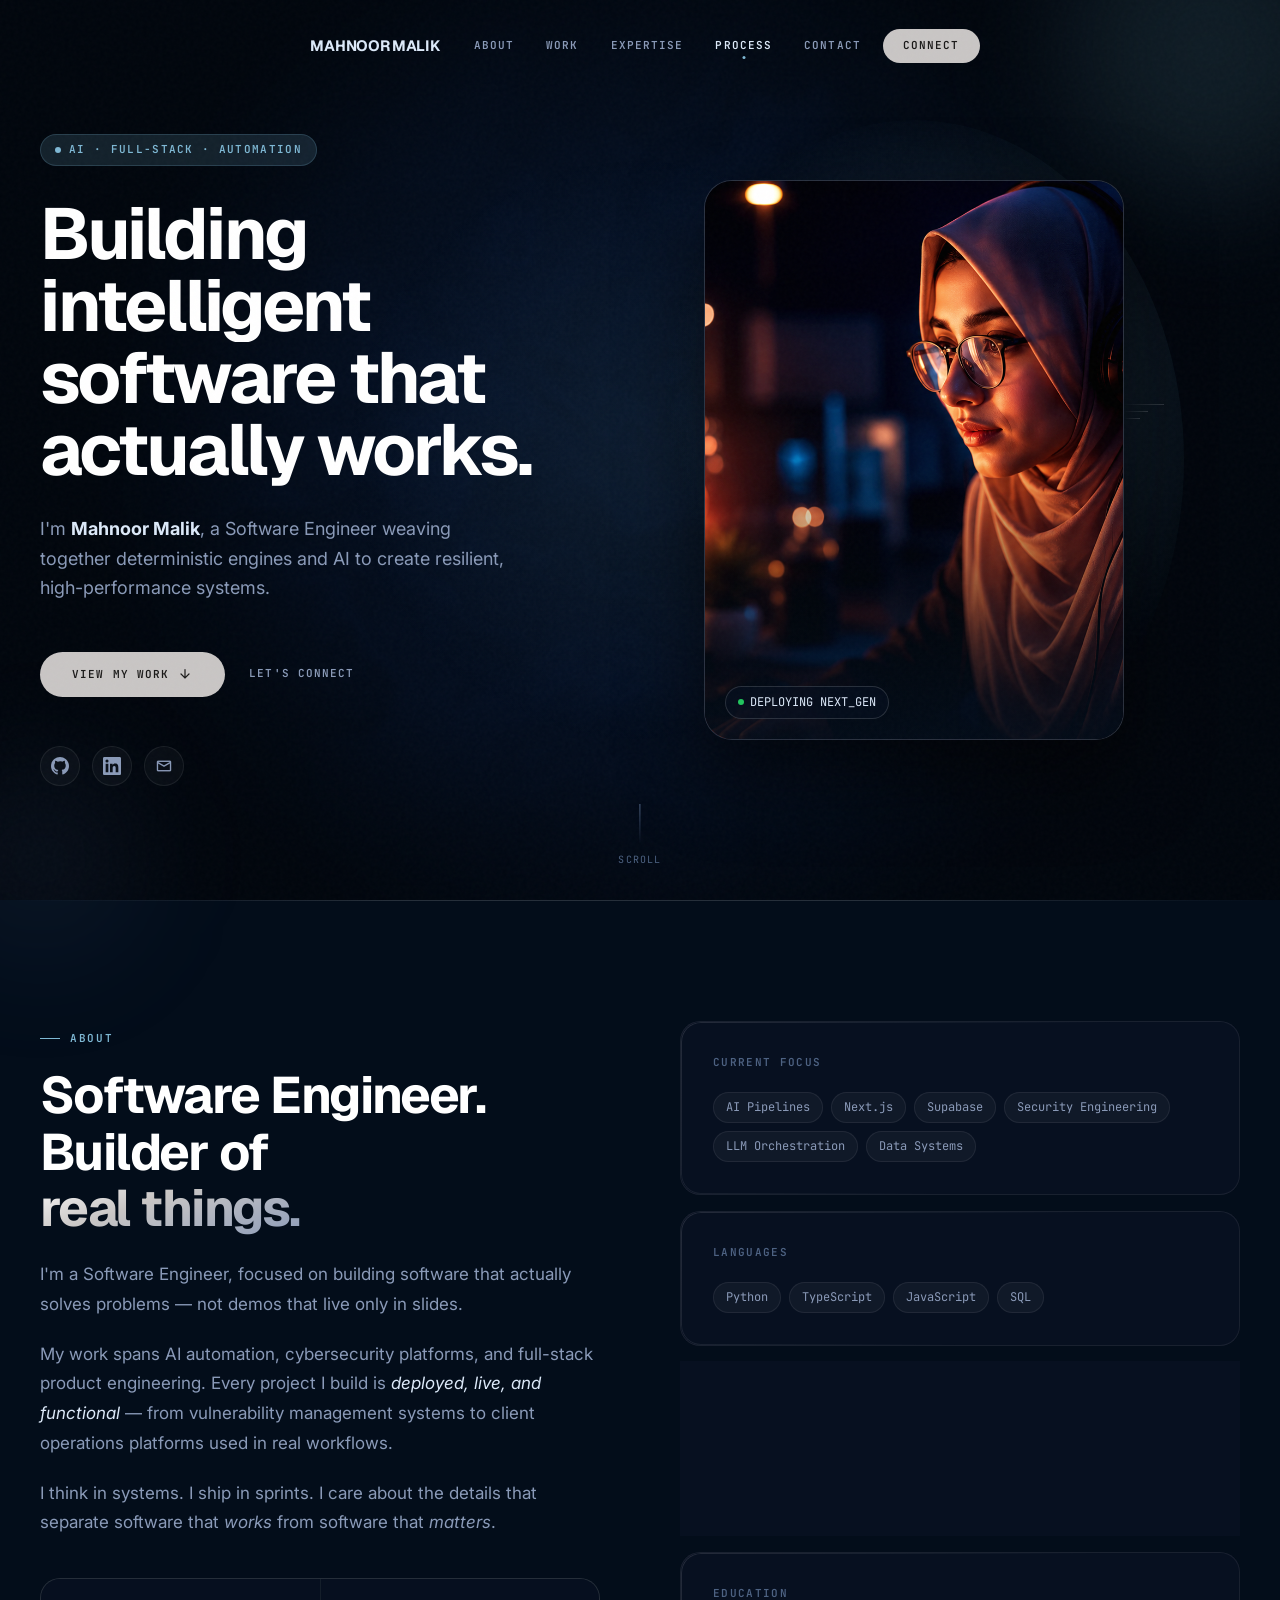
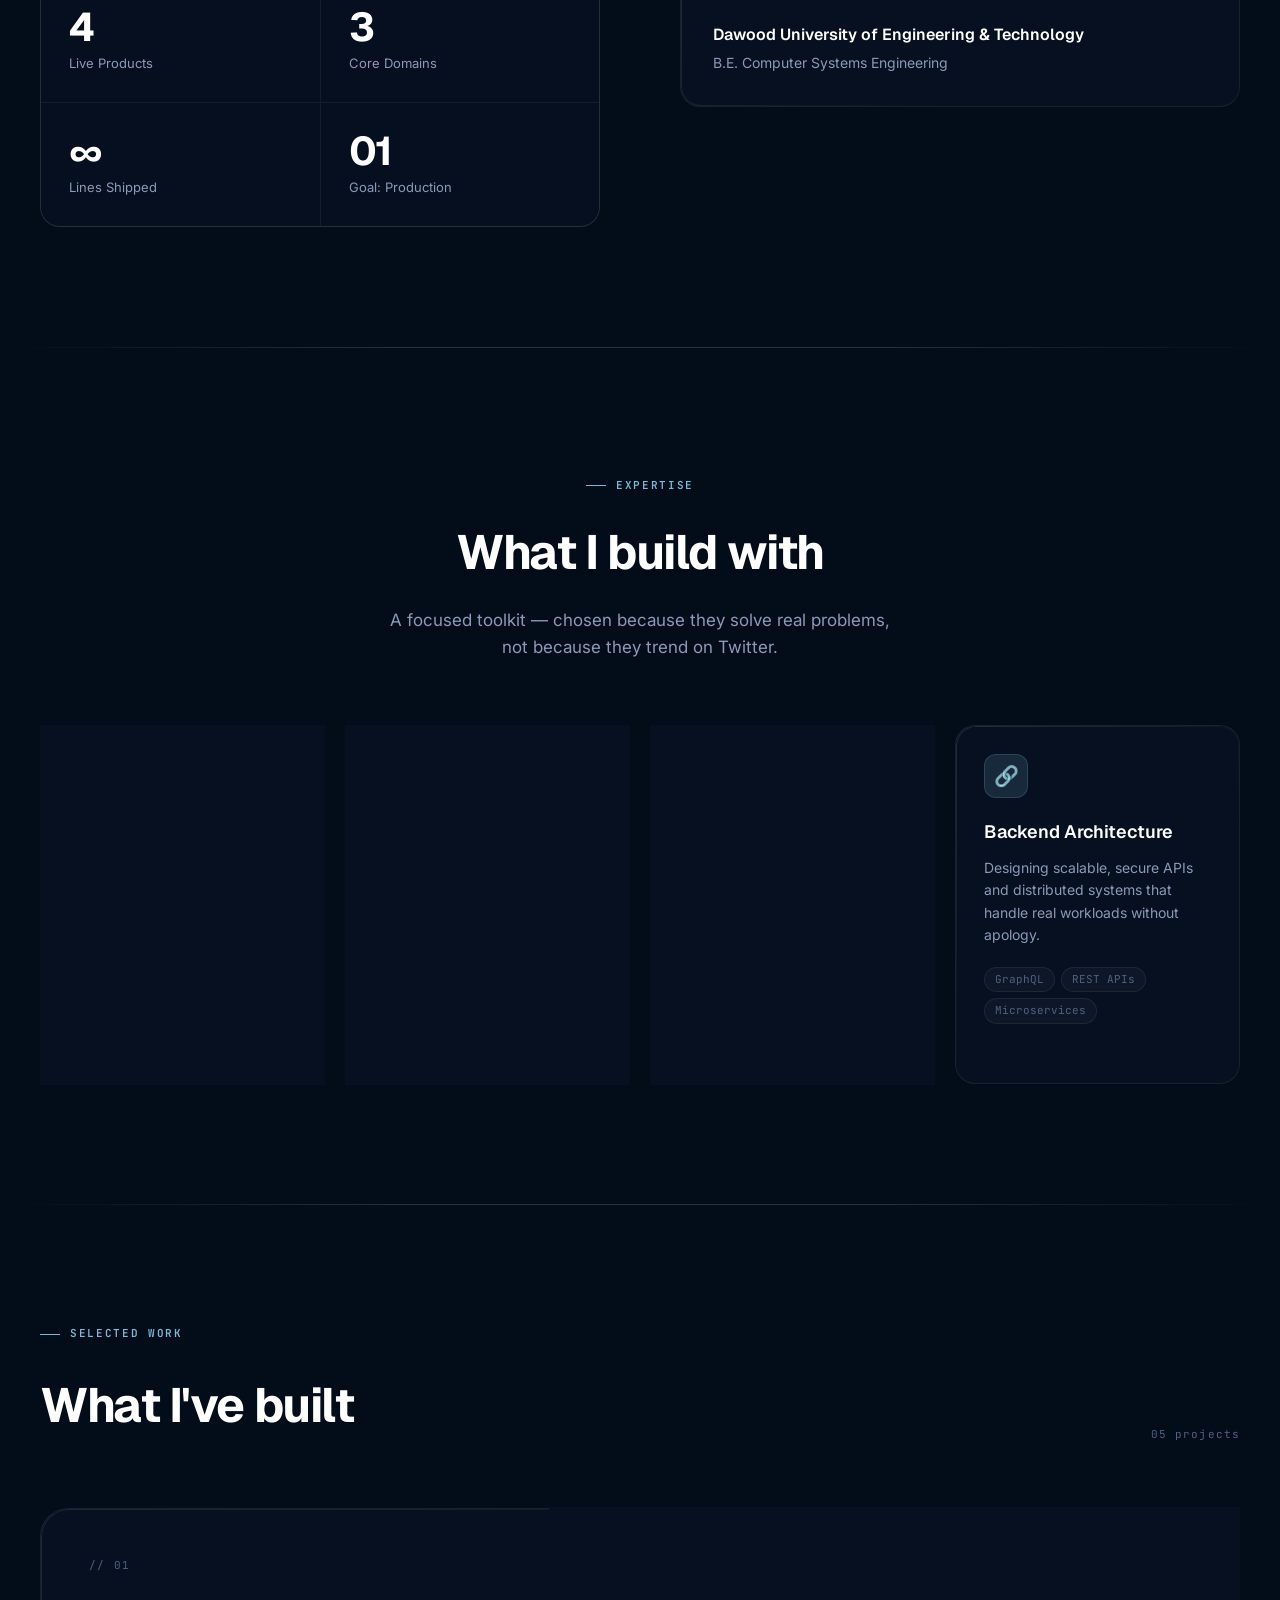
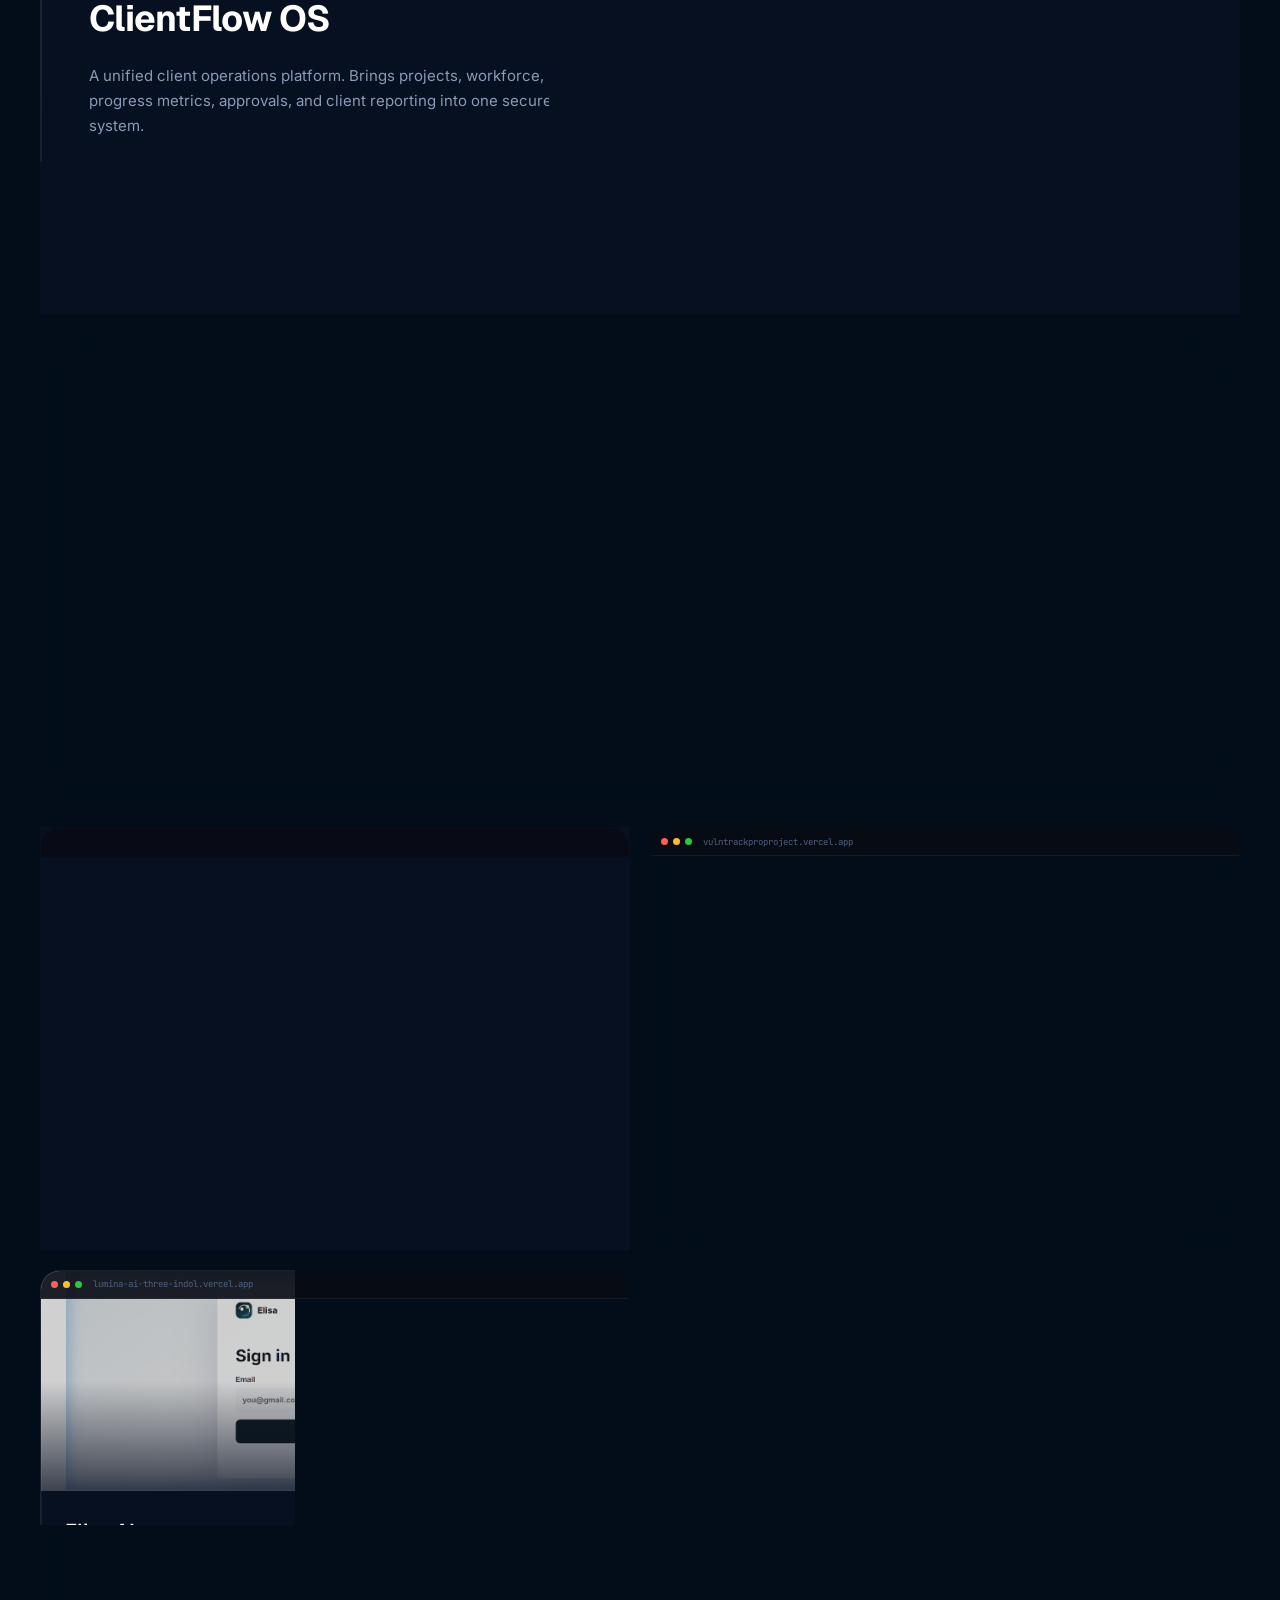
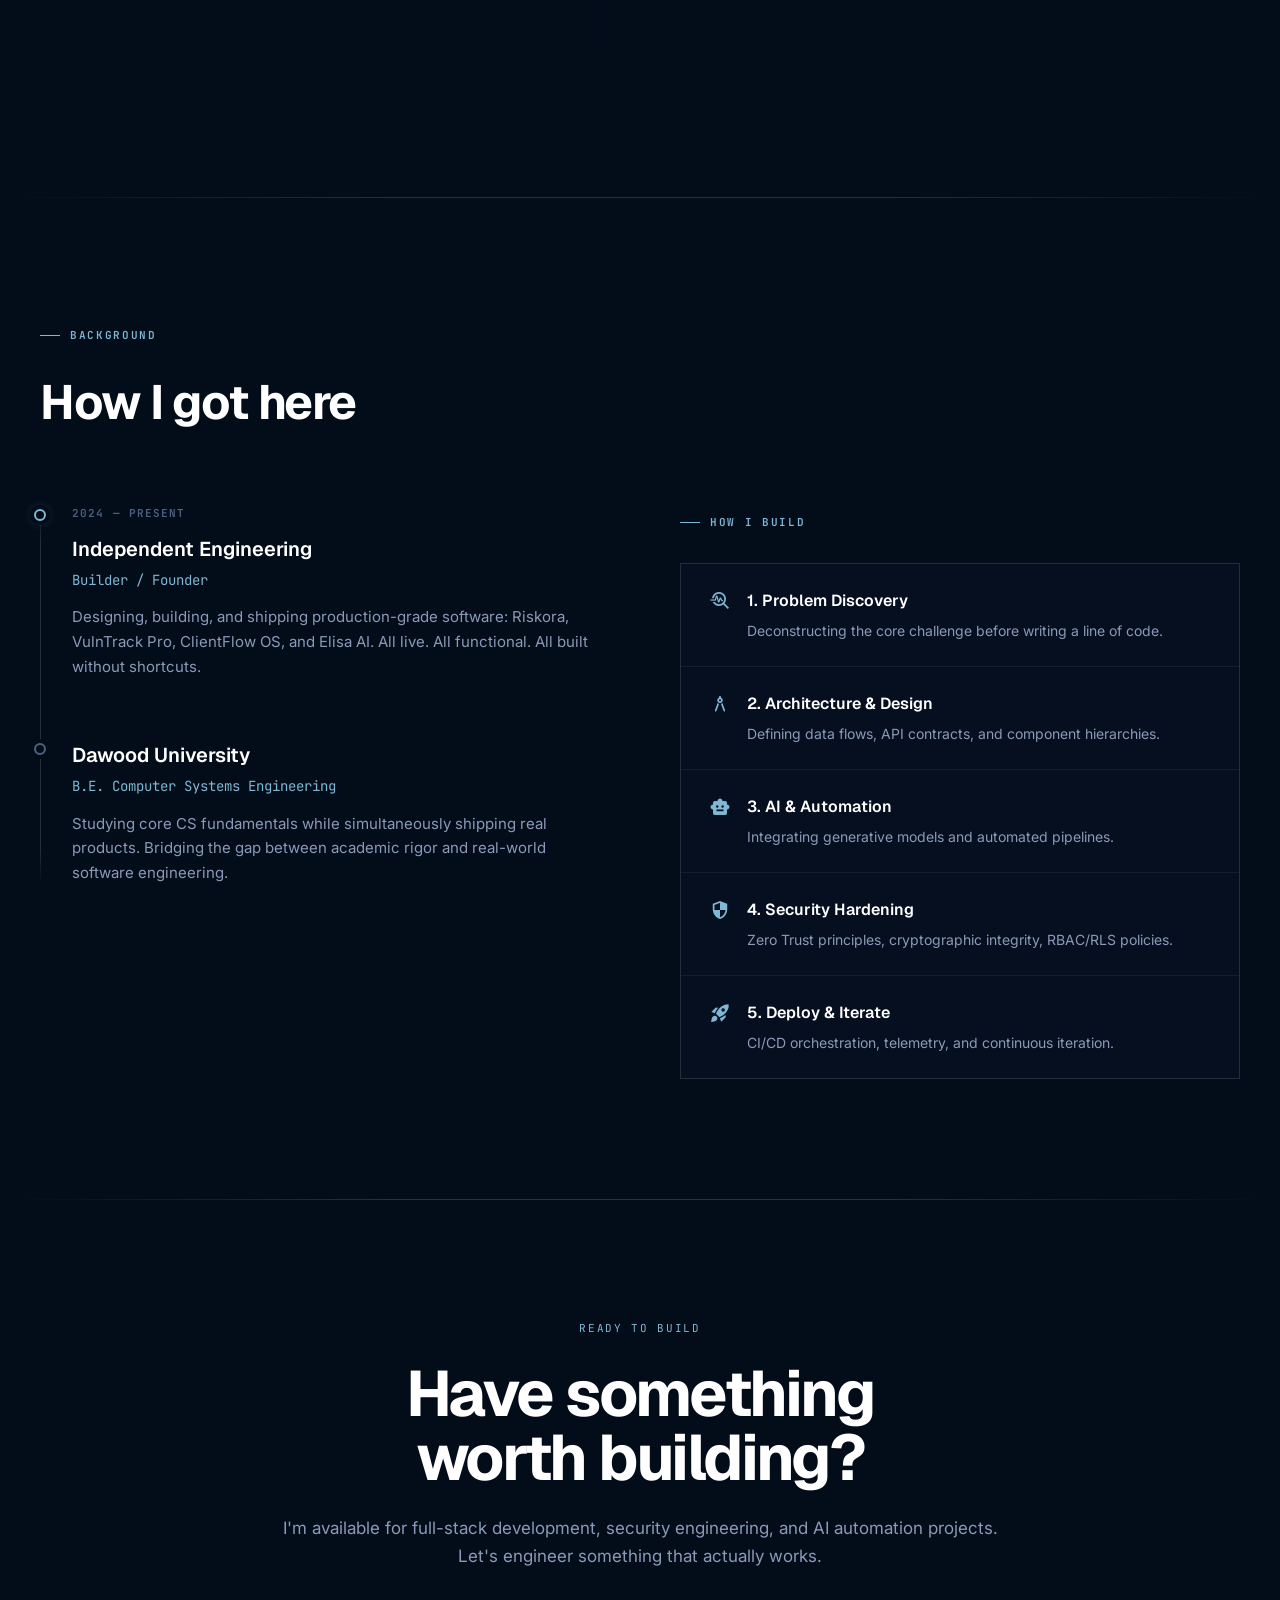
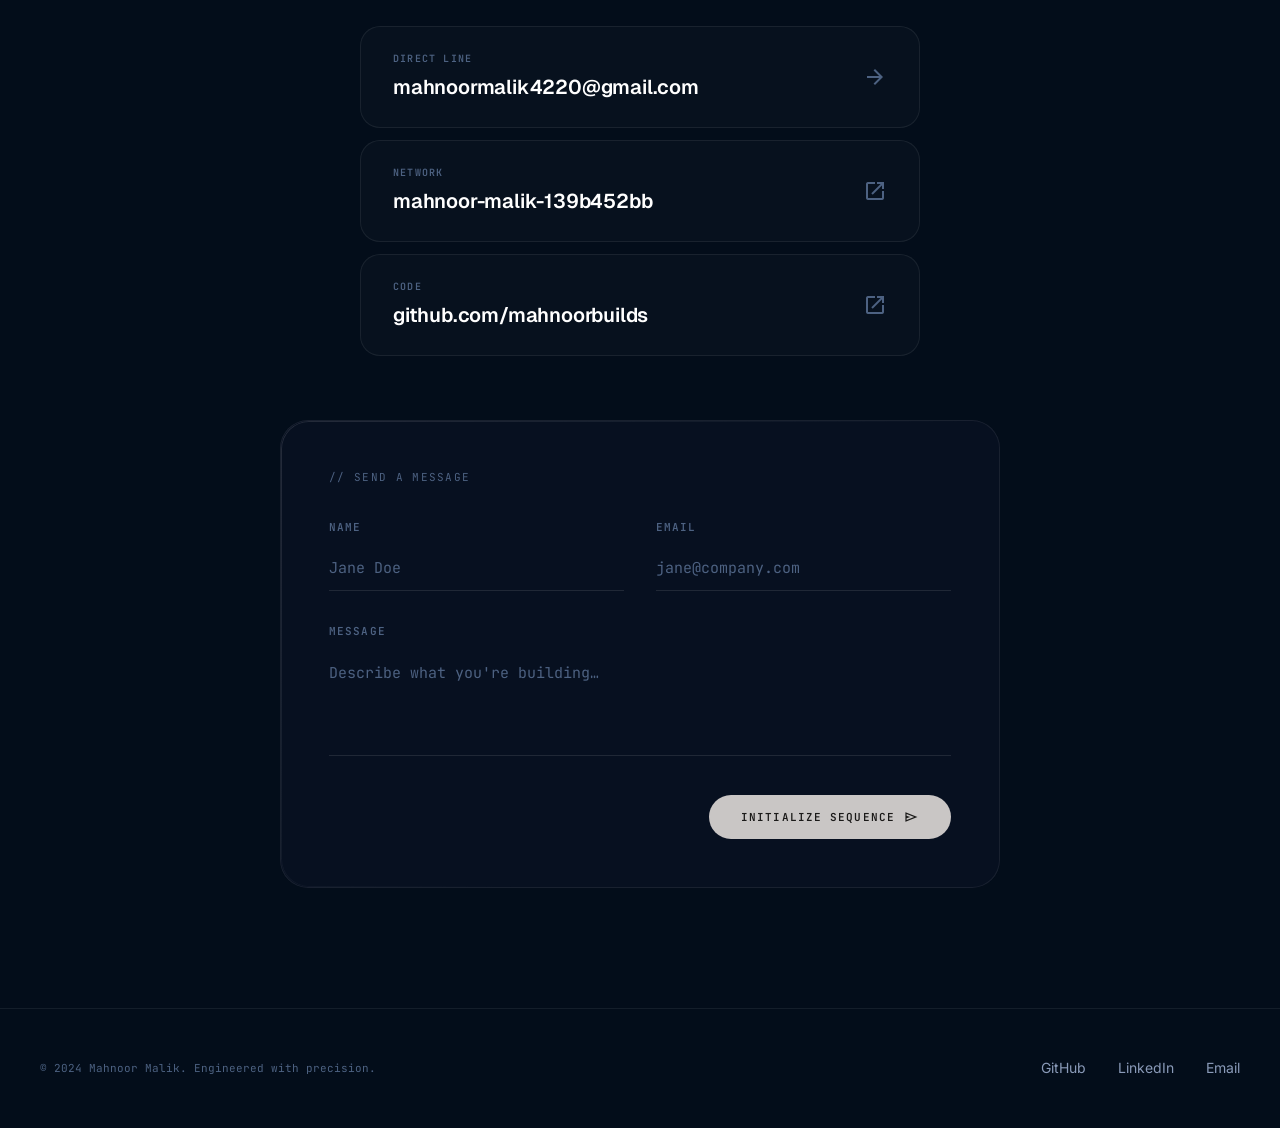
==== commit e2be851f: "Removed custom cursor for native performance" ====
--- a/index.html
+++ b/index.html
@@ -13,9 +13,7 @@
 </head>
 <body>
 <div id="scroll-progress"></div>
-<div id="cursor-dot"></div>
-<div id="cursor-ring"></div>
-<div id="cursor-label">VIEW</div>
+
 <div class="noise-overlay" aria-hidden="true"></div>
 <div id="mouse-light" aria-hidden="true"></div>
 <canvas id="bg-canvas" aria-hidden="true"></canvas>
--- a/style.css
+++ b/style.css
@@ -11,16 +11,8 @@
   --ease-smooth: cubic-bezier(0.25,0.46,0.45,0.94);
 }
 html { scroll-behavior: smooth; }
-body { background:var(--bg); color:var(--text); font-family:'Inter',sans-serif; line-height:1.6; overflow-x:hidden; -webkit-font-smoothing:antialiased; cursor:none; }
+body { background:var(--bg); color:var(--text); font-family:'Inter',sans-serif; line-height:1.6; overflow-x:hidden; -webkit-font-smoothing:antialiased; }
 @media (prefers-reduced-motion:reduce) { *,*::before,*::after { animation-duration:0.01ms !important; transition-duration:0.01ms !important; } }
-#cursor-dot { position:fixed; width:8px; height:8px; background:var(--accent); border-radius:50%; pointer-events:none; z-index:99999; transform:translate(-50%,-50%); transition:width .2s,height .2s,opacity .2s; mix-blend-mode:screen; }
-#cursor-ring { position:fixed; width:36px; height:36px; border:1.5px solid rgba(126,184,212,0.5); border-radius:50%; pointer-events:none; z-index:99998; transform:translate(-50%,-50%); transition:width .35s var(--ease-smooth),height .35s var(--ease-smooth),border-color .35s; }
-#cursor-label { position:fixed; font-family:'JetBrains Mono',monospace; font-size:10px; font-weight:600; letter-spacing:.12em; color:var(--bg); background:var(--accent); padding:4px 10px; border-radius:var(--r-full); pointer-events:none; z-index:99997; transform:translate(-50%,-50%); opacity:0; transition:opacity .2s; white-space:nowrap; }
-body.cursor-hover #cursor-ring { width:60px; height:60px; border-color:rgba(126,184,212,.8); }
-body.cursor-project #cursor-ring { width:80px; height:80px; border-color:transparent; }
-body.cursor-project #cursor-label { opacity:1; }
-body.cursor-project #cursor-dot { opacity:0; }
-@media (pointer:coarse) { #cursor-dot,#cursor-ring,#cursor-label { display:none; } body { cursor:auto; } }
 .noise-overlay { position:fixed; inset:0; pointer-events:none; z-index:9000; opacity:.025; background-image:url("data:image/svg+xml,%3Csvg viewBox='0 0 256 256' xmlns='http://www.w3.org/2000/svg'%3E%3Cfilter id='n'%3E%3CfeTurbulence type='fractalNoise' baseFrequency='0.9' numOctaves='4' stitchTiles='stitch'/%3E%3C/filter%3E%3Crect width='100%25' height='100%25' filter='url(%23n)'/%3E%3C/svg%3E"); }
 #scroll-progress { position:fixed; top:0; left:0; height:2px; background:linear-gradient(90deg,var(--accent),rgba(126,184,212,.4)); z-index:10000; width:0; transition:width .1s linear; }
 #mouse-light { position:fixed; width:600px; height:600px; border-radius:50%; background:radial-gradient(circle,rgba(126,184,212,.07) 0%,transparent 70%); pointer-events:none; z-index:1; transform:translate(-50%,-50%); }
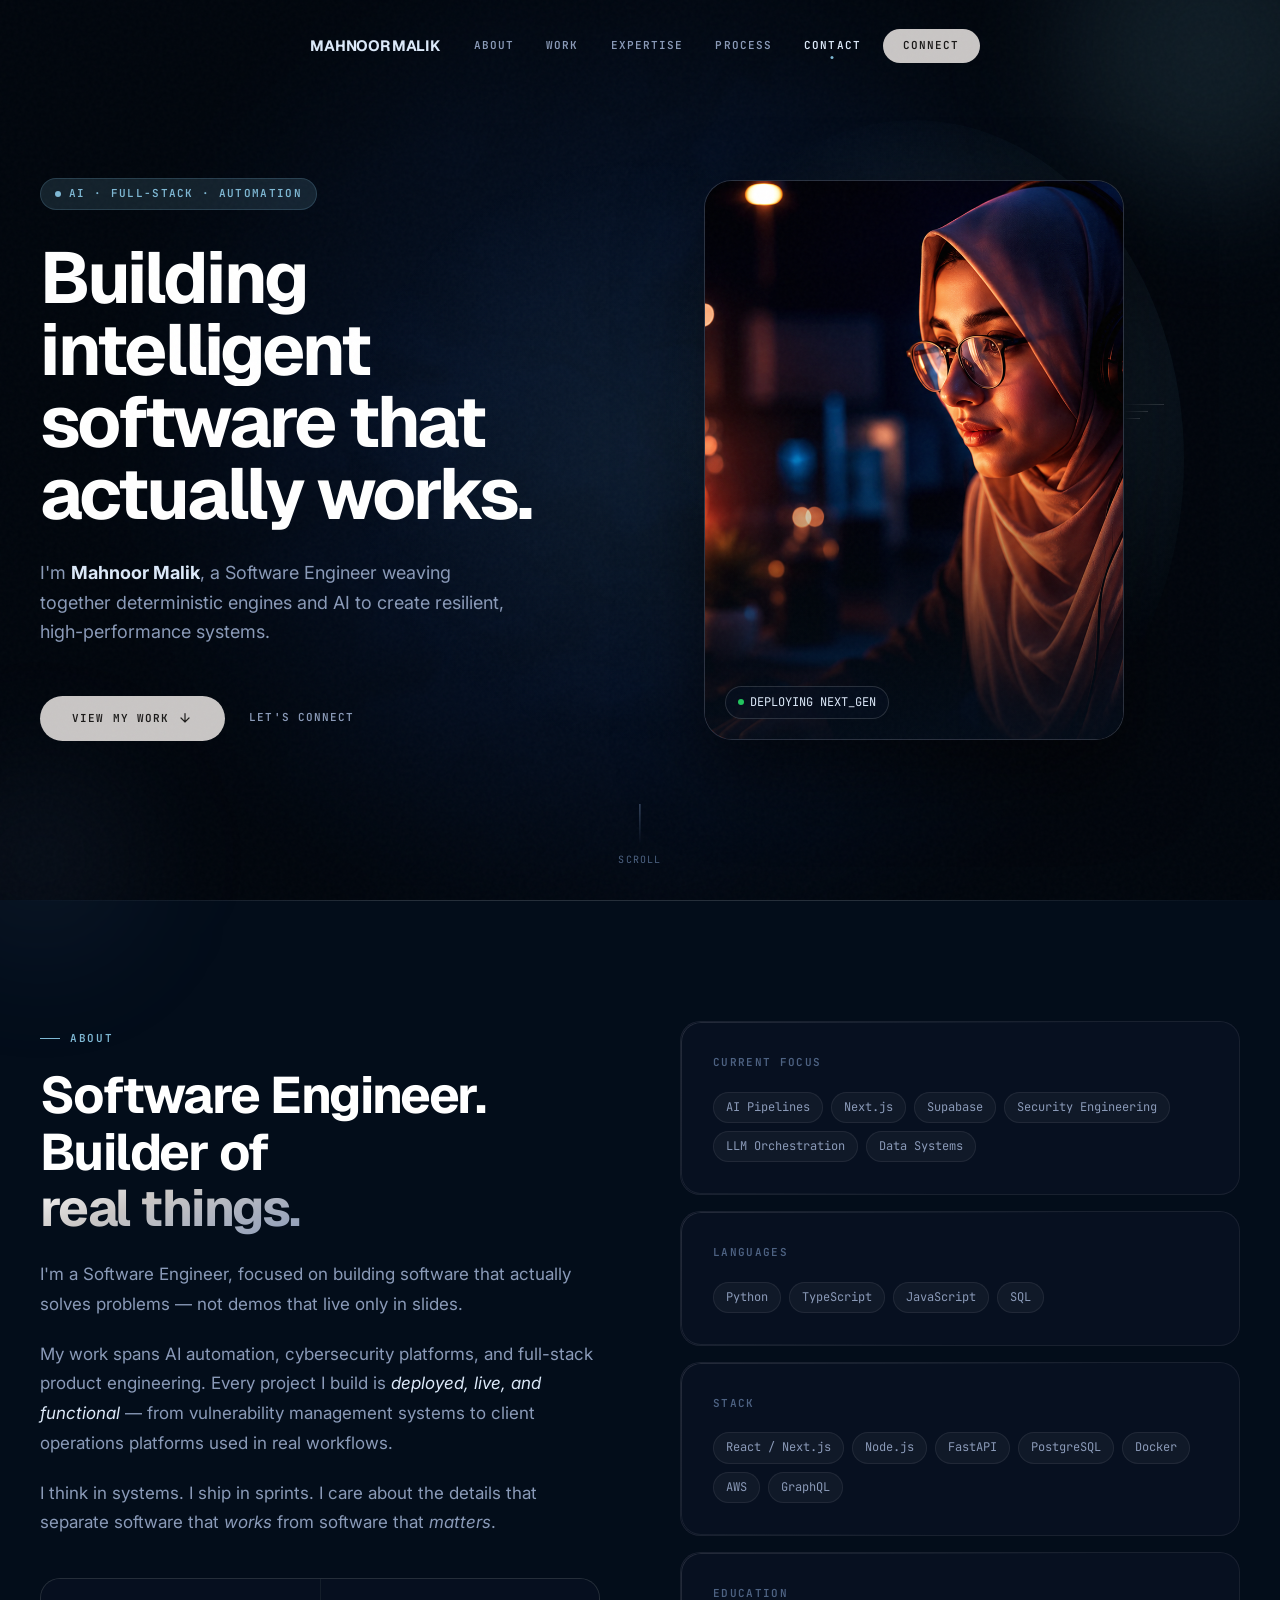
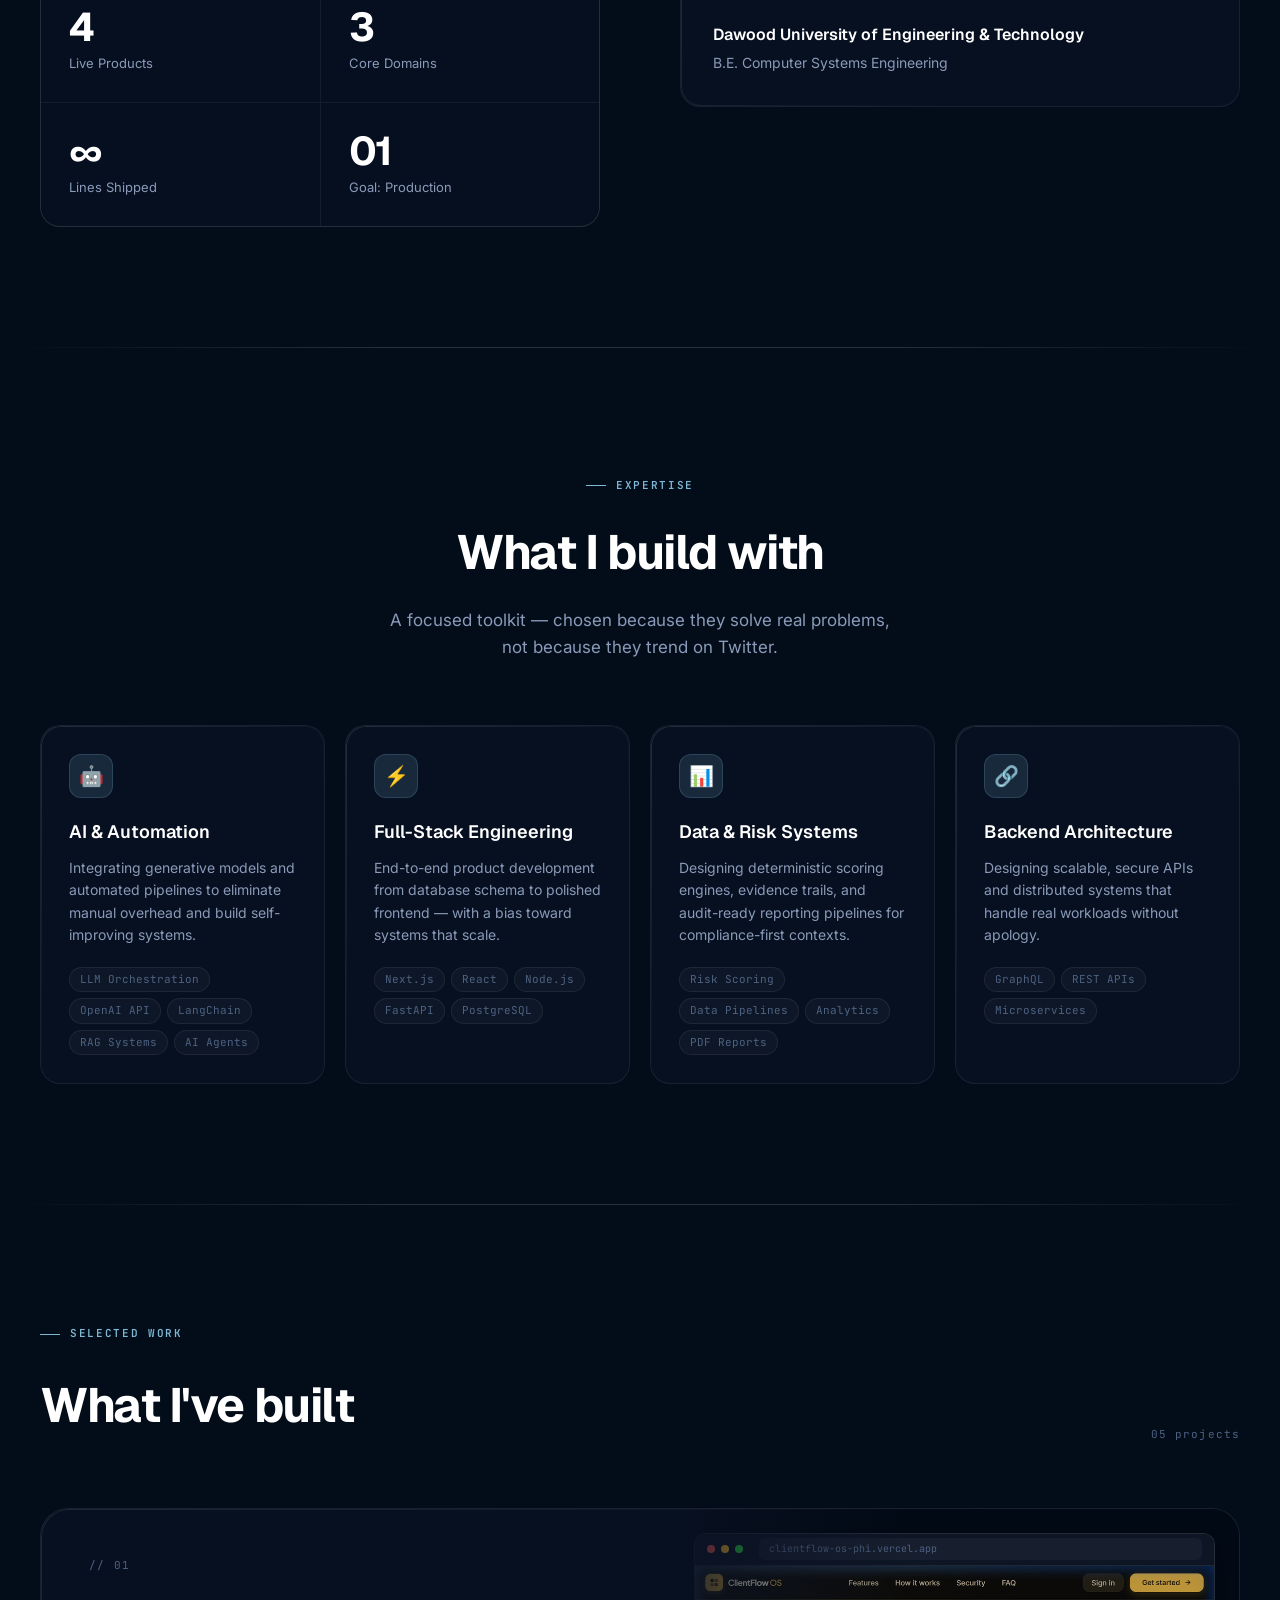
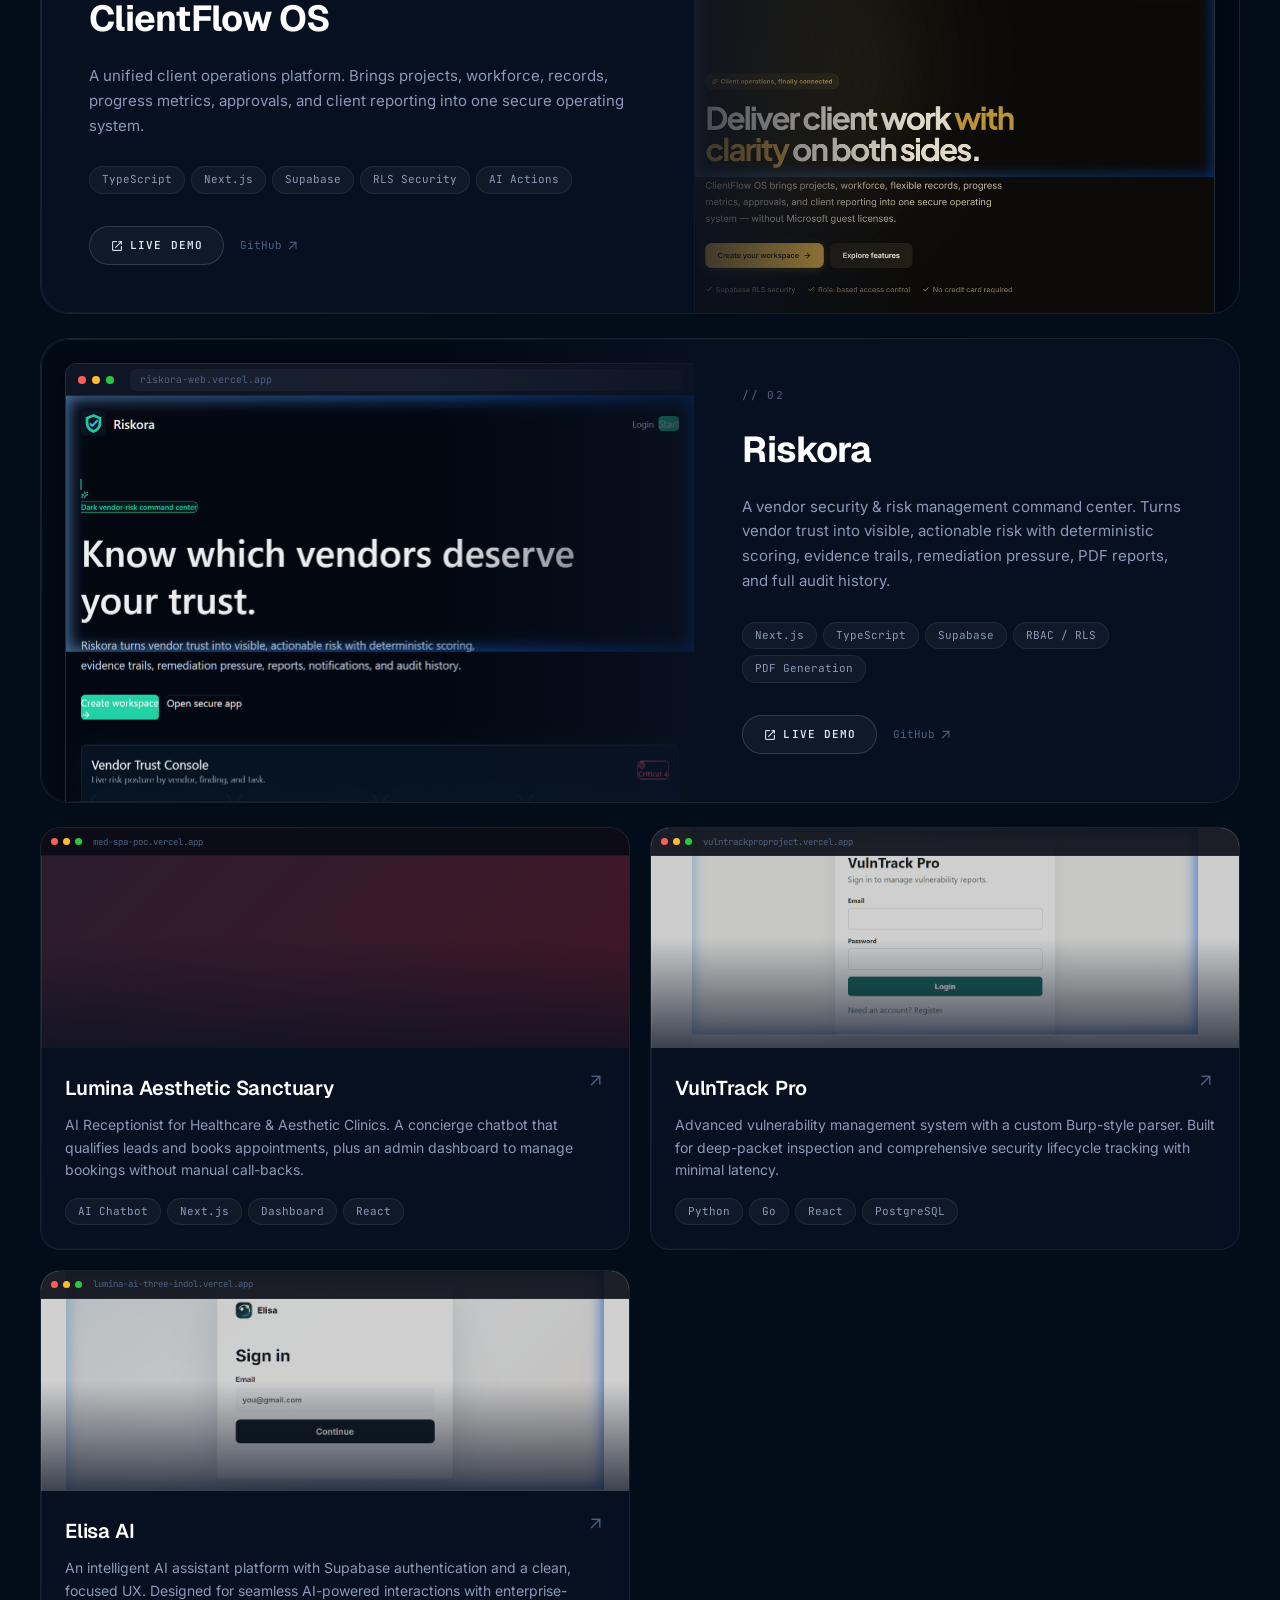
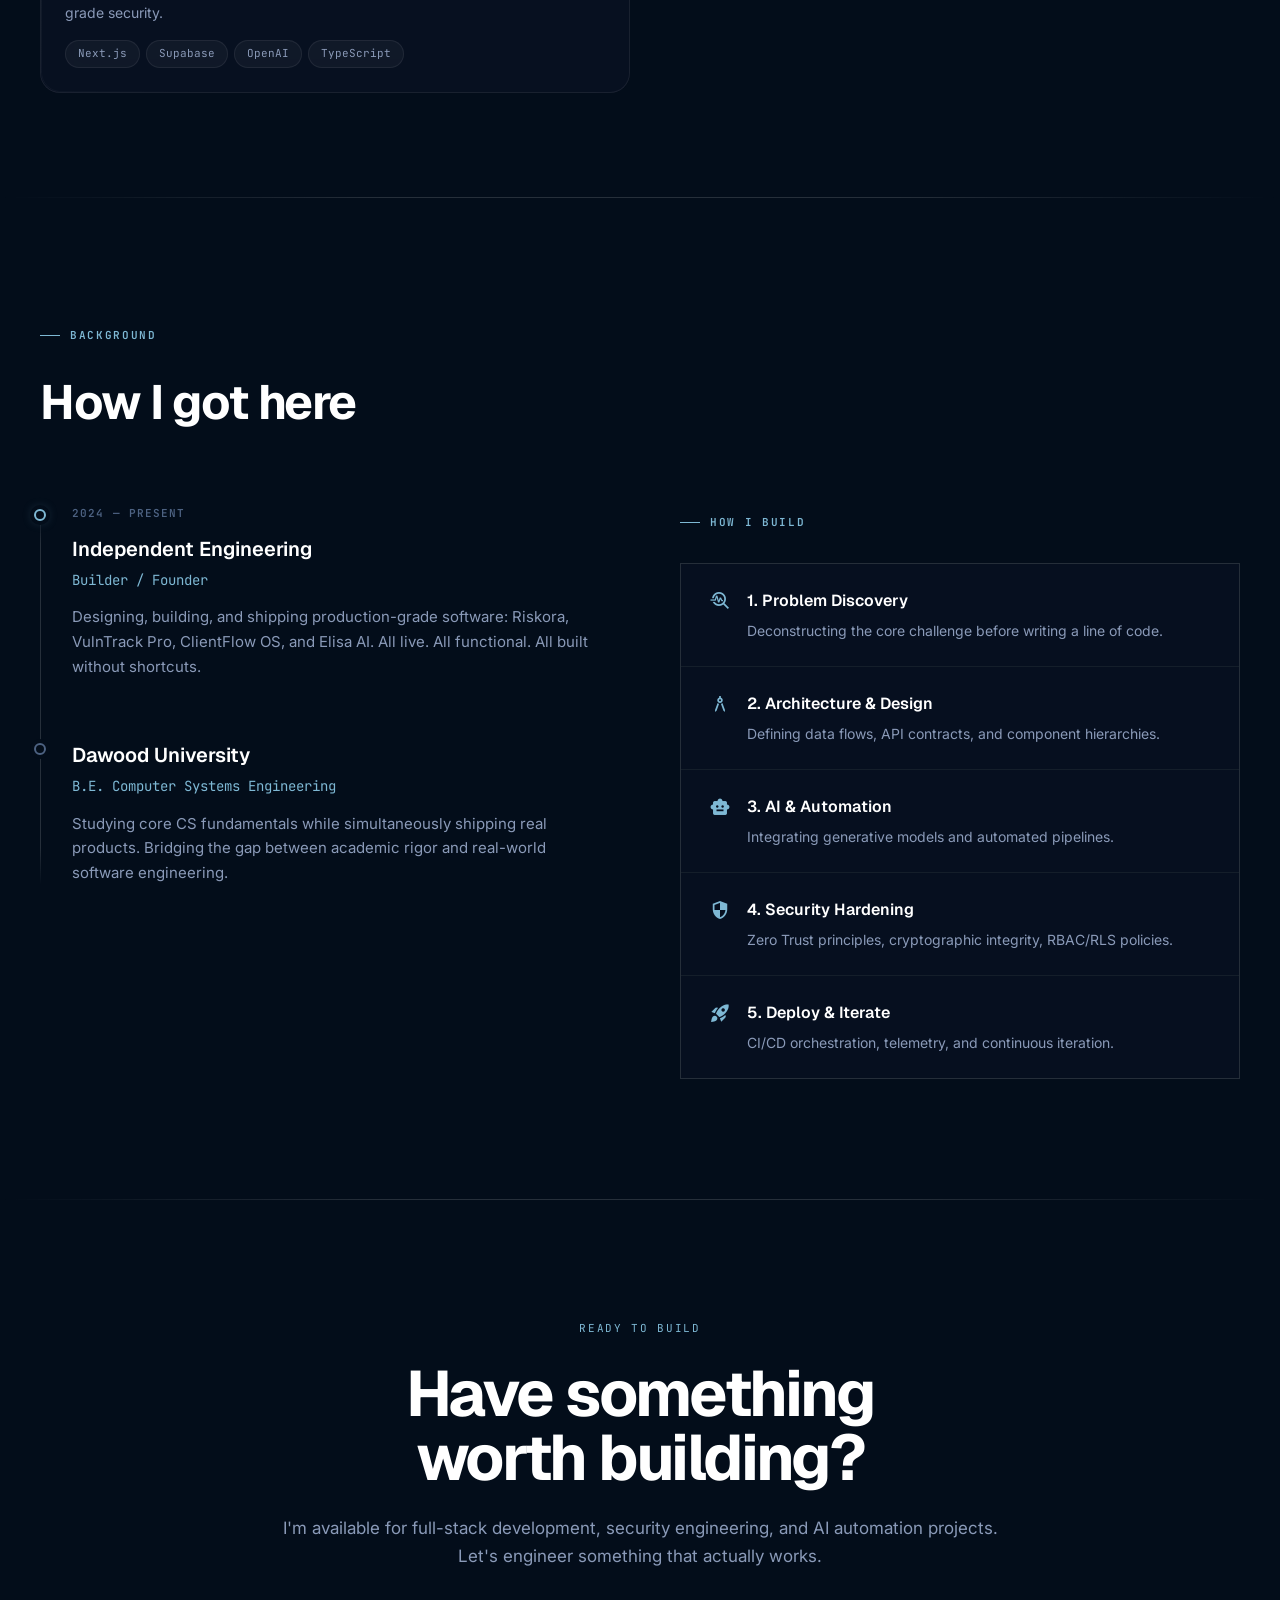
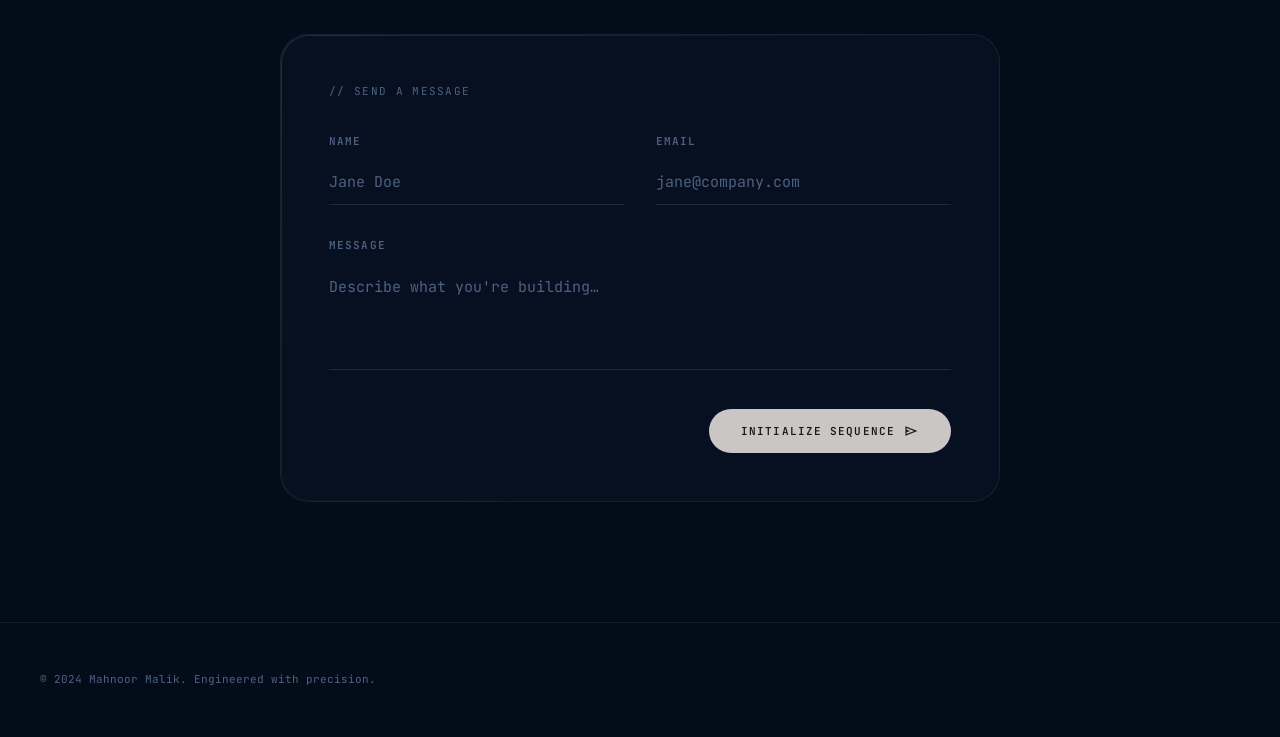
==== commit 8a547397: "Removed personal contact info" ====
--- a/index.html
+++ b/index.html
@@ -68,17 +68,7 @@
       </a>
       <a href="#contact" class="btn-ghost" data-cursor-hover>Let's Connect</a>
     </div>
-    <div class="hero-socials reveal reveal-delay-4">
-      <a href="https://github.com/mahnoorbuilds" target="_blank" rel="noopener" class="social-icon" title="GitHub" data-cursor-hover>
-        <svg width="18" height="18" fill="currentColor" viewBox="0 0 24 24"><path d="M12 0C5.374 0 0 5.373 0 12c0 5.302 3.438 9.8 8.207 11.387.599.111.793-.261.793-.577v-2.234c-3.338.726-4.033-1.416-4.033-1.416-.546-1.387-1.333-1.756-1.333-1.756-1.089-.745.083-.729.083-.729 1.205.084 1.839 1.237 1.839 1.237 1.07 1.834 2.807 1.304 3.492.997.107-.775.418-1.305.762-1.604-2.665-.305-5.467-1.334-5.467-5.931 0-1.311.469-2.381 1.236-3.221-.124-.303-.535-1.524.117-3.176 0 0 1.008-.322 3.301 1.23A11.509 11.509 0 0112 5.803c1.02.005 2.047.138 3.006.404 2.291-1.552 3.297-1.23 3.297-1.23.653 1.653.242 2.874.118 3.176.77.84 1.235 1.911 1.235 3.221 0 4.609-2.807 5.624-5.479 5.921.43.372.823 1.102.823 2.222v3.293c0 .319.192.694.801.576C20.566 21.797 24 17.3 24 12c0-6.627-5.373-12-12-12z"/></svg>
-      </a>
-      <a href="https://www.linkedin.com/in/mahnoor-malik-139b452bb" target="_blank" rel="noopener" class="social-icon" title="LinkedIn" data-cursor-hover>
-        <svg width="18" height="18" fill="currentColor" viewBox="0 0 24 24"><path d="M20.447 20.452h-3.554v-5.569c0-1.328-.027-3.037-1.852-3.037-1.853 0-2.136 1.445-2.136 2.939v5.667H9.351V9h3.414v1.561h.046c.477-.9 1.637-1.85 3.37-1.85 3.601 0 4.267 2.37 4.267 5.455v6.286zM5.337 7.433a2.062 2.062 0 01-2.063-2.065 2.064 2.064 0 112.063 2.065zm1.782 13.019H3.555V9h3.564v11.452zM22.225 0H1.771C.792 0 0 .774 0 1.729v20.542C0 23.227.792 24 1.771 24h20.451C23.2 24 24 23.227 24 22.271V1.729C24 .774 23.2 0 22.222 0h.003z"/></svg>
-      </a>
-      <a href="mailto:mahnoormalik4220@gmail.com" class="social-icon" title="Email" data-cursor-hover>
-        <span class="material-symbols-outlined" style="font-size:18px">mail</span>
-      </a>
-    </div>
+
   </div>
   <!-- Portrait -->
   <div class="hero-visual reveal reveal-delay-2" id="hero-portrait">
@@ -298,24 +288,11 @@
     <div class="contact-eyebrow reveal">Ready to build</div>
     <h2 class="contact-title reveal reveal-delay-1">Have something<br/>worth building?</h2>
     <p class="contact-sub reveal reveal-delay-2">I'm available for full-stack development, security engineering, and AI automation projects. Let's engineer something that actually works.</p>
-    <div class="contact-links reveal reveal-delay-3">
-      <a href="mailto:mahnoormalik4220@gmail.com" class="contact-link-item" data-cursor-hover>
-        <div class="contact-link-left"><div class="contact-link-label">Direct Line</div><div class="contact-link-value">mahnoormalik4220@gmail.com</div></div>
-        <span class="material-symbols-outlined contact-link-arrow">arrow_forward</span>
-      </a>
-      <a href="https://www.linkedin.com/in/mahnoor-malik-139b452bb" target="_blank" rel="noopener" class="contact-link-item" data-cursor-hover>
-        <div class="contact-link-left"><div class="contact-link-label">Network</div><div class="contact-link-value">mahnoor-malik-139b452bb</div></div>
-        <span class="material-symbols-outlined contact-link-arrow">open_in_new</span>
-      </a>
-      <a href="https://github.com/mahnoorbuilds" target="_blank" rel="noopener" class="contact-link-item" data-cursor-hover>
-        <div class="contact-link-left"><div class="contact-link-label">Code</div><div class="contact-link-value">github.com/mahnoorbuilds</div></div>
-        <span class="material-symbols-outlined contact-link-arrow">open_in_new</span>
-      </a>
-    </div>
+
   </div>
   <div class="contact-form-wrap glass reveal" style="max-width:720px;margin:64px auto 0;">
     <div style="font-family:'JetBrains Mono',monospace;font-size:11px;letter-spacing:0.12em;text-transform:uppercase;color:var(--text-dim);margin-bottom:32px;">// Send a message</div>
-    <form id="contact-form" action="https://formsubmit.co/mahnoormalik4220@gmail.com" method="POST" target="_blank">
+    <form id="contact-form" action="https://formsubmit.co/your@email.com" method="POST" target="_blank">
       <div class="form-row">
         <div class="form-group"><label class="form-label" for="contact-name">Name</label><input class="form-input" id="contact-name" name="name" type="text" placeholder="Jane Doe" autocomplete="name" required/></div>
         <div class="form-group"><label class="form-label" for="contact-email">Email</label><input class="form-input" id="contact-email" name="email" type="email" placeholder="jane@company.com" autocomplete="email" required/></div>
@@ -333,11 +310,6 @@
 </main>
 <footer>
   <span class="footer-brand">© 2024 Mahnoor Malik. Engineered with precision.</span>
-  <div class="footer-links">
-    <a href="https://github.com/mahnoorbuilds" target="_blank" rel="noopener" class="footer-link">GitHub</a>
-    <a href="https://www.linkedin.com/in/mahnoor-malik-139b452bb" target="_blank" rel="noopener" class="footer-link">LinkedIn</a>
-    <a href="mailto:mahnoormalik4220@gmail.com" class="footer-link">Email</a>
-  </div>
 </footer>
 <script src="script.js"></script>
 </body>
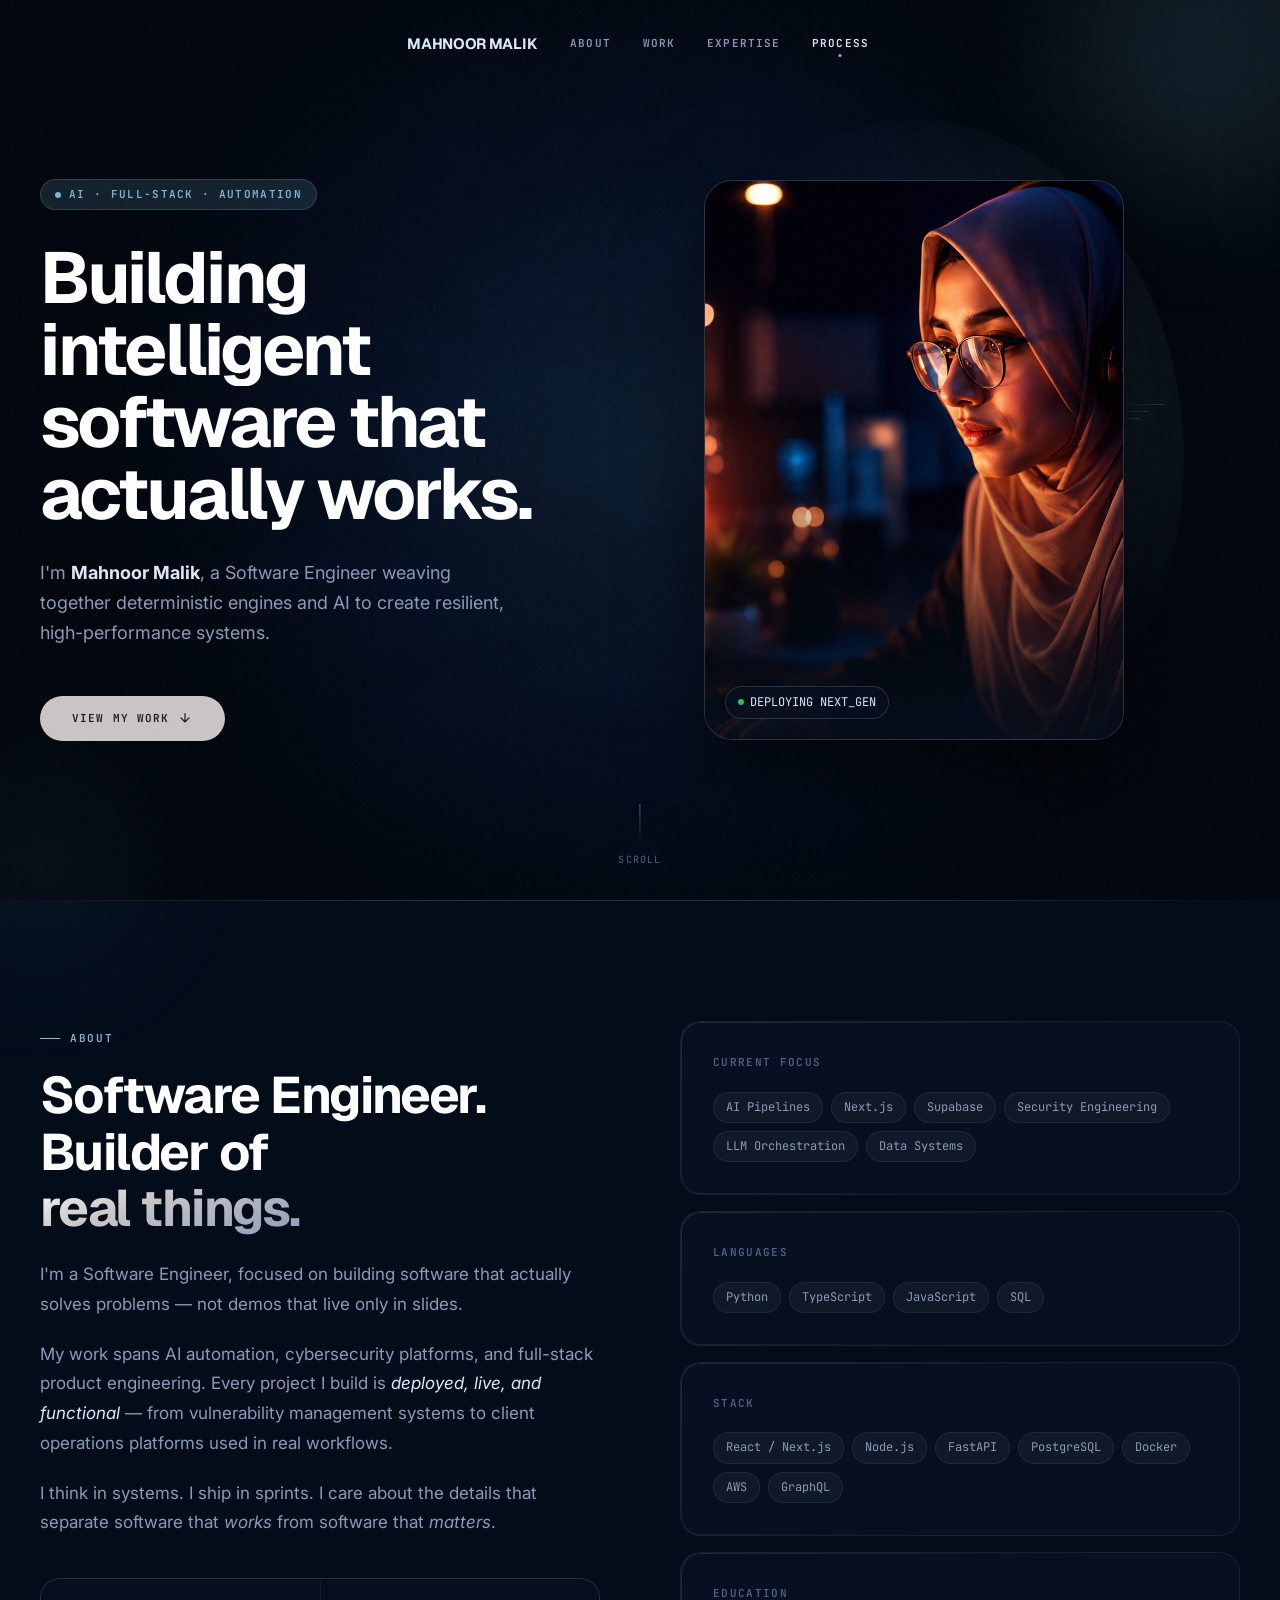
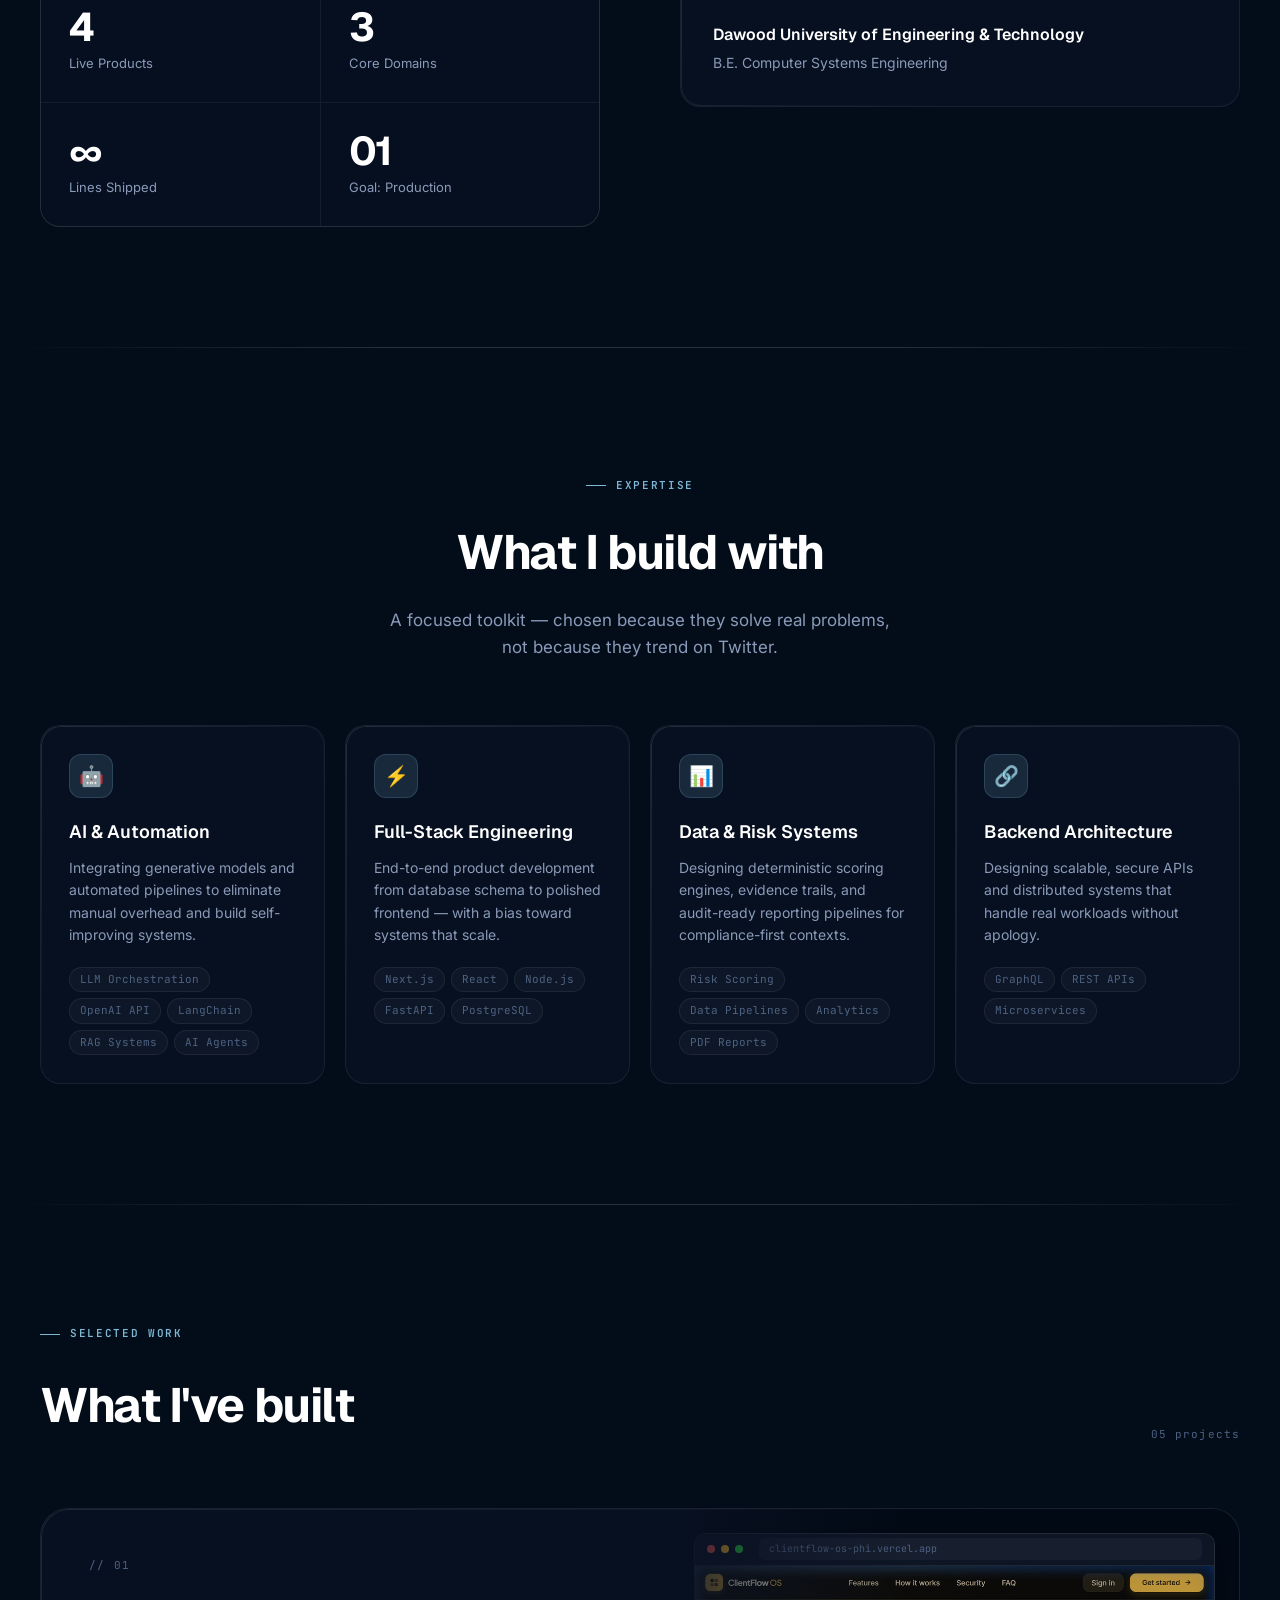
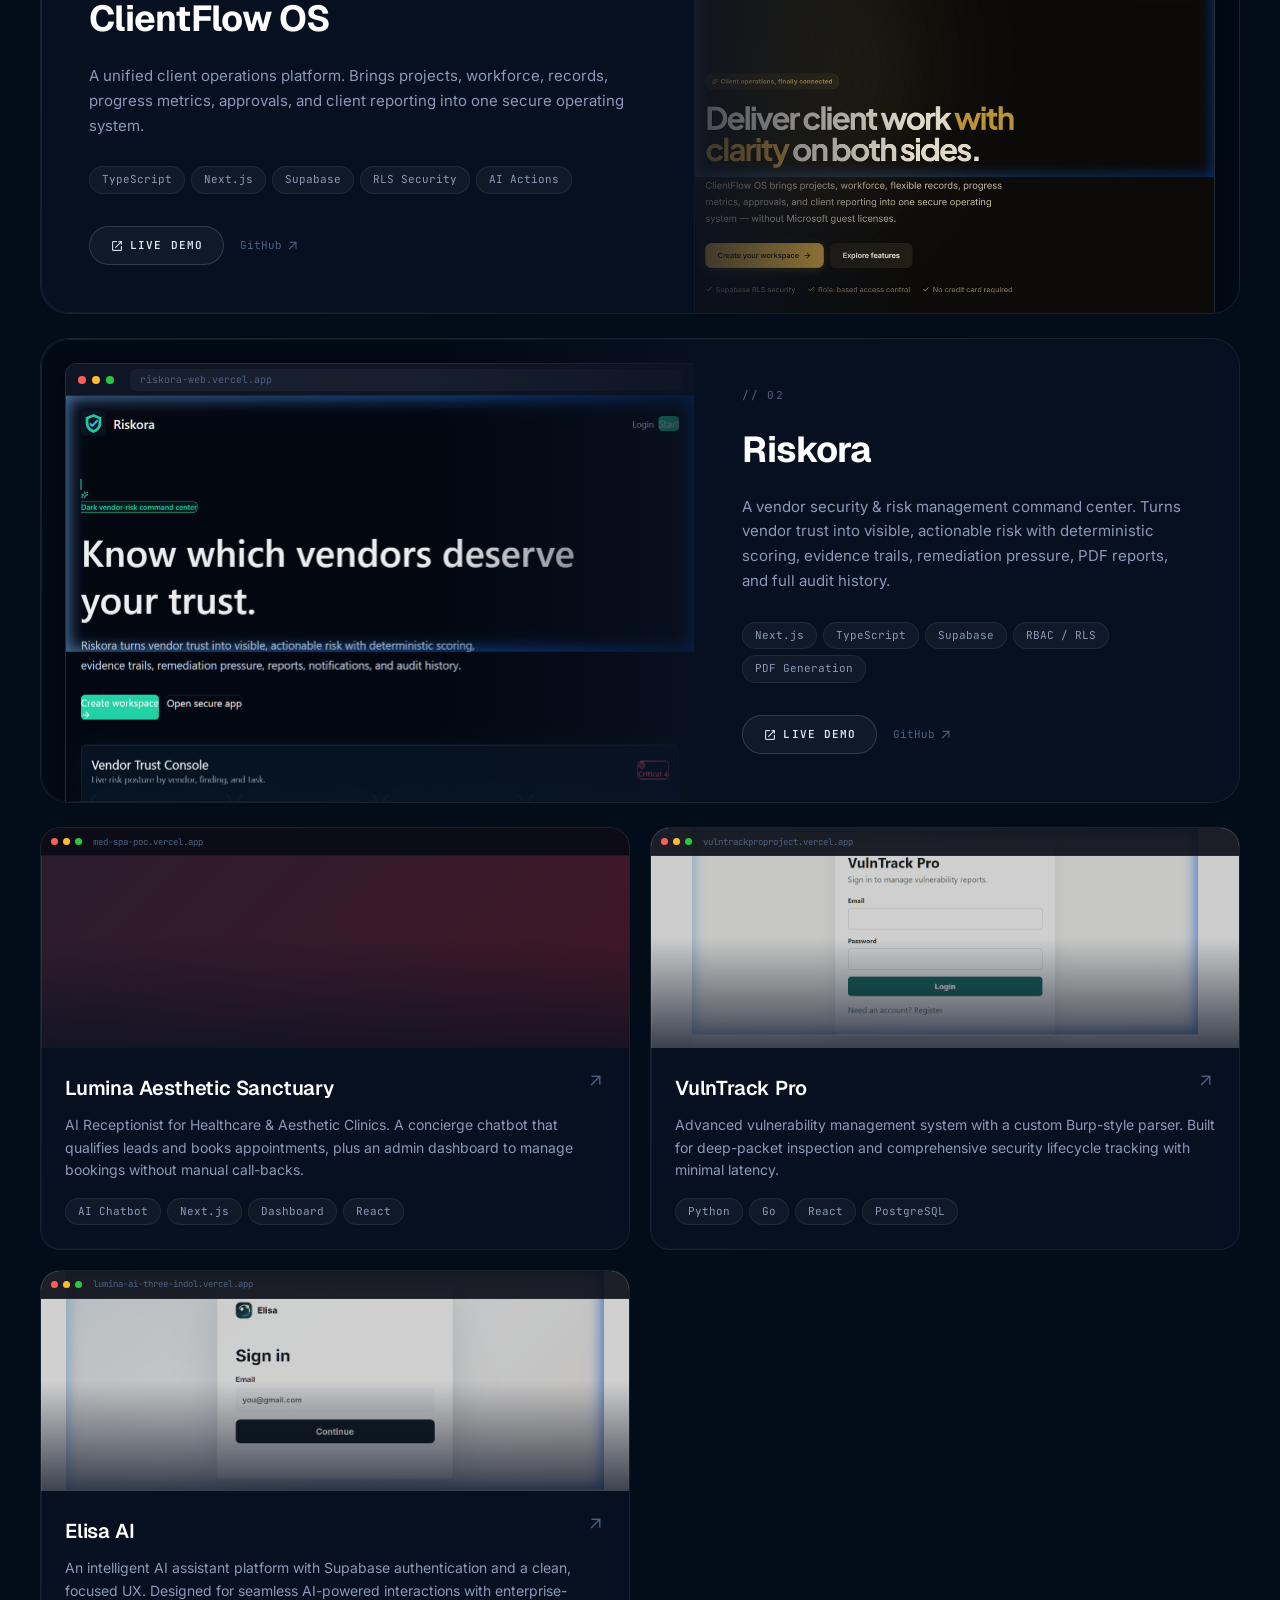
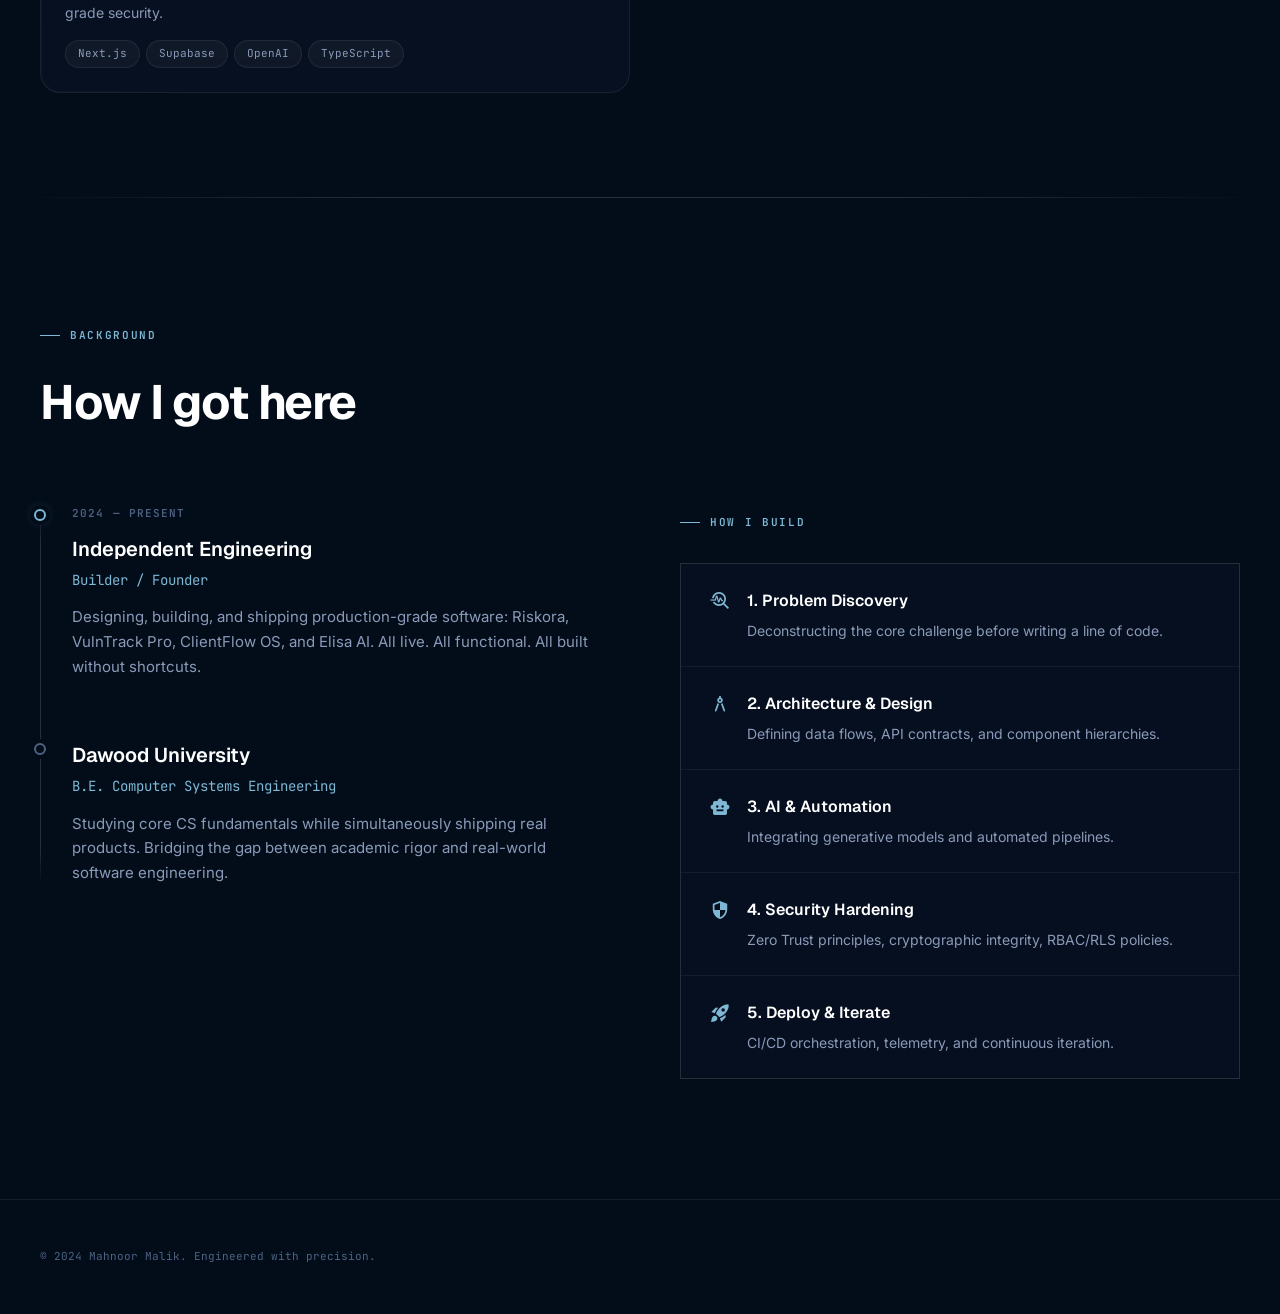
==== commit 017bb623: "Removed Contact section entirely" ====
--- a/index.html
+++ b/index.html
@@ -24,7 +24,7 @@
   <a href="#projects" onclick="closeMobileMenu()">Work</a>
   <a href="#skills" onclick="closeMobileMenu()">Expertise</a>
   <a href="#experience" onclick="closeMobileMenu()">Experience</a>
-  <a href="#contact" onclick="closeMobileMenu()">Contact</a>
+
 </div>
 <!-- Navigation -->
 <nav id="navbar" role="navigation" aria-label="Main navigation">
@@ -35,9 +35,7 @@
       <a href="#projects" class="nav-link" data-section="projects">Work</a>
       <a href="#skills" class="nav-link" data-section="skills">Expertise</a>
       <a href="#experience" class="nav-link" data-section="experience">Process</a>
-      <a href="#contact" class="nav-link" data-section="contact">Contact</a>
-    </div>
-    <a href="#contact" class="nav-cta">Connect</a>
+
     <button class="nav-hamburger" id="hamburger" aria-label="Toggle menu" onclick="toggleMobileMenu()">
       <span></span><span></span><span></span>
     </button>
@@ -66,7 +64,7 @@
         View My Work
         <span class="material-symbols-outlined" style="font-size:16px">arrow_downward</span>
       </a>
-      <a href="#contact" class="btn-ghost" data-cursor-hover>Let's Connect</a>
+
     </div>
 
   </div>
@@ -281,32 +279,7 @@
     </div>
   </div>
 </section>
-<!-- CONTACT -->
-<div class="section-divider"></div>
-<section id="contact" class="section-gap">
-  <div class="contact-inner">
-    <div class="contact-eyebrow reveal">Ready to build</div>
-    <h2 class="contact-title reveal reveal-delay-1">Have something<br/>worth building?</h2>
-    <p class="contact-sub reveal reveal-delay-2">I'm available for full-stack development, security engineering, and AI automation projects. Let's engineer something that actually works.</p>
-
-  </div>
-  <div class="contact-form-wrap glass reveal" style="max-width:720px;margin:64px auto 0;">
-    <div style="font-family:'JetBrains Mono',monospace;font-size:11px;letter-spacing:0.12em;text-transform:uppercase;color:var(--text-dim);margin-bottom:32px;">// Send a message</div>
-    <form id="contact-form" action="https://formsubmit.co/your@email.com" method="POST" target="_blank">
-      <div class="form-row">
-        <div class="form-group"><label class="form-label" for="contact-name">Name</label><input class="form-input" id="contact-name" name="name" type="text" placeholder="Jane Doe" autocomplete="name" required/></div>
-        <div class="form-group"><label class="form-label" for="contact-email">Email</label><input class="form-input" id="contact-email" name="email" type="email" placeholder="jane@company.com" autocomplete="email" required/></div>
-      </div>
-      <div class="form-group"><label class="form-label" for="contact-message">Message</label><textarea class="form-textarea" id="contact-message" name="message" rows="4" placeholder="Describe what you're building…" required></textarea></div>
-      <div style="display:flex;justify-content:flex-end;">
-        <input type="hidden" name="_captcha" value="false">
-        <button type="submit" id="send-btn" class="btn-primary" data-cursor-hover>
-          Initialize Sequence <span class="material-symbols-outlined" style="font-size:16px">send</span>
-        </button>
-      </div>
-    </form>
-  </div>
-</section>
+
 </main>
 <footer>
   <span class="footer-brand">© 2024 Mahnoor Malik. Engineered with precision.</span>
